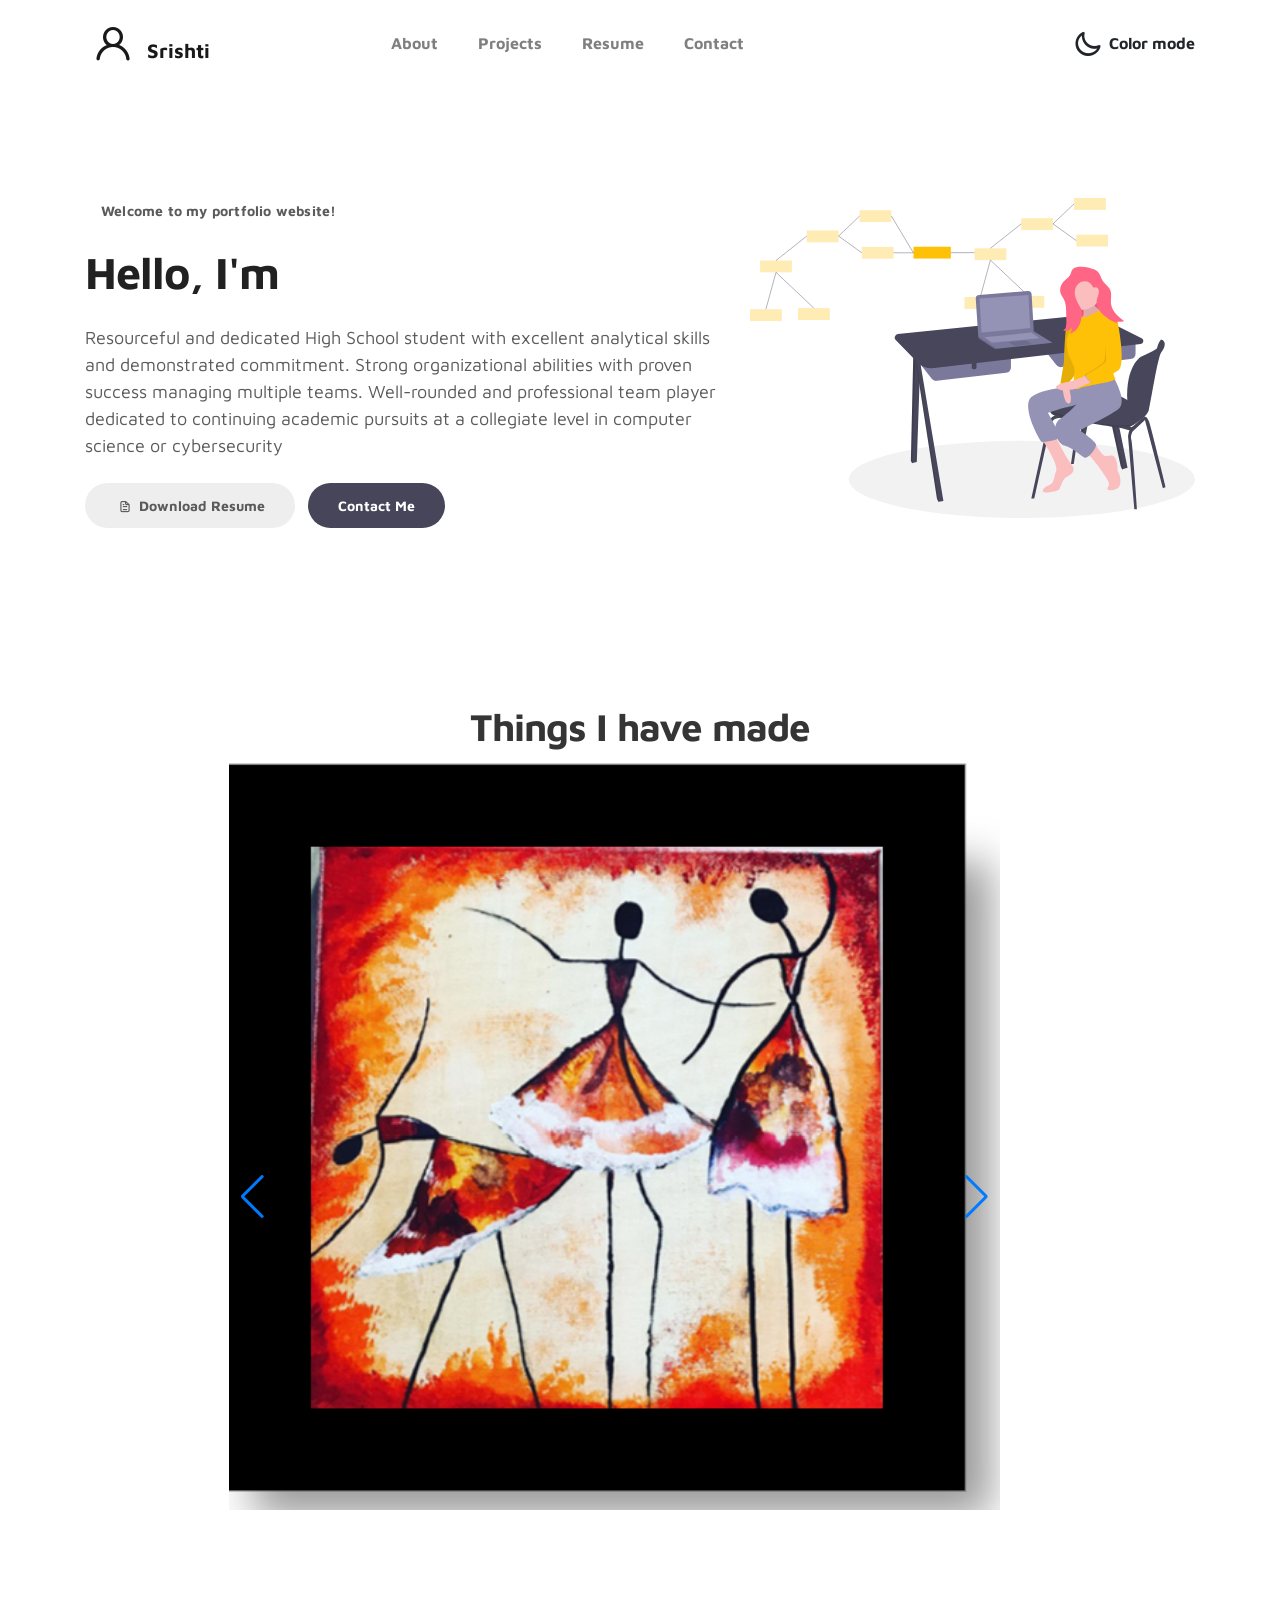
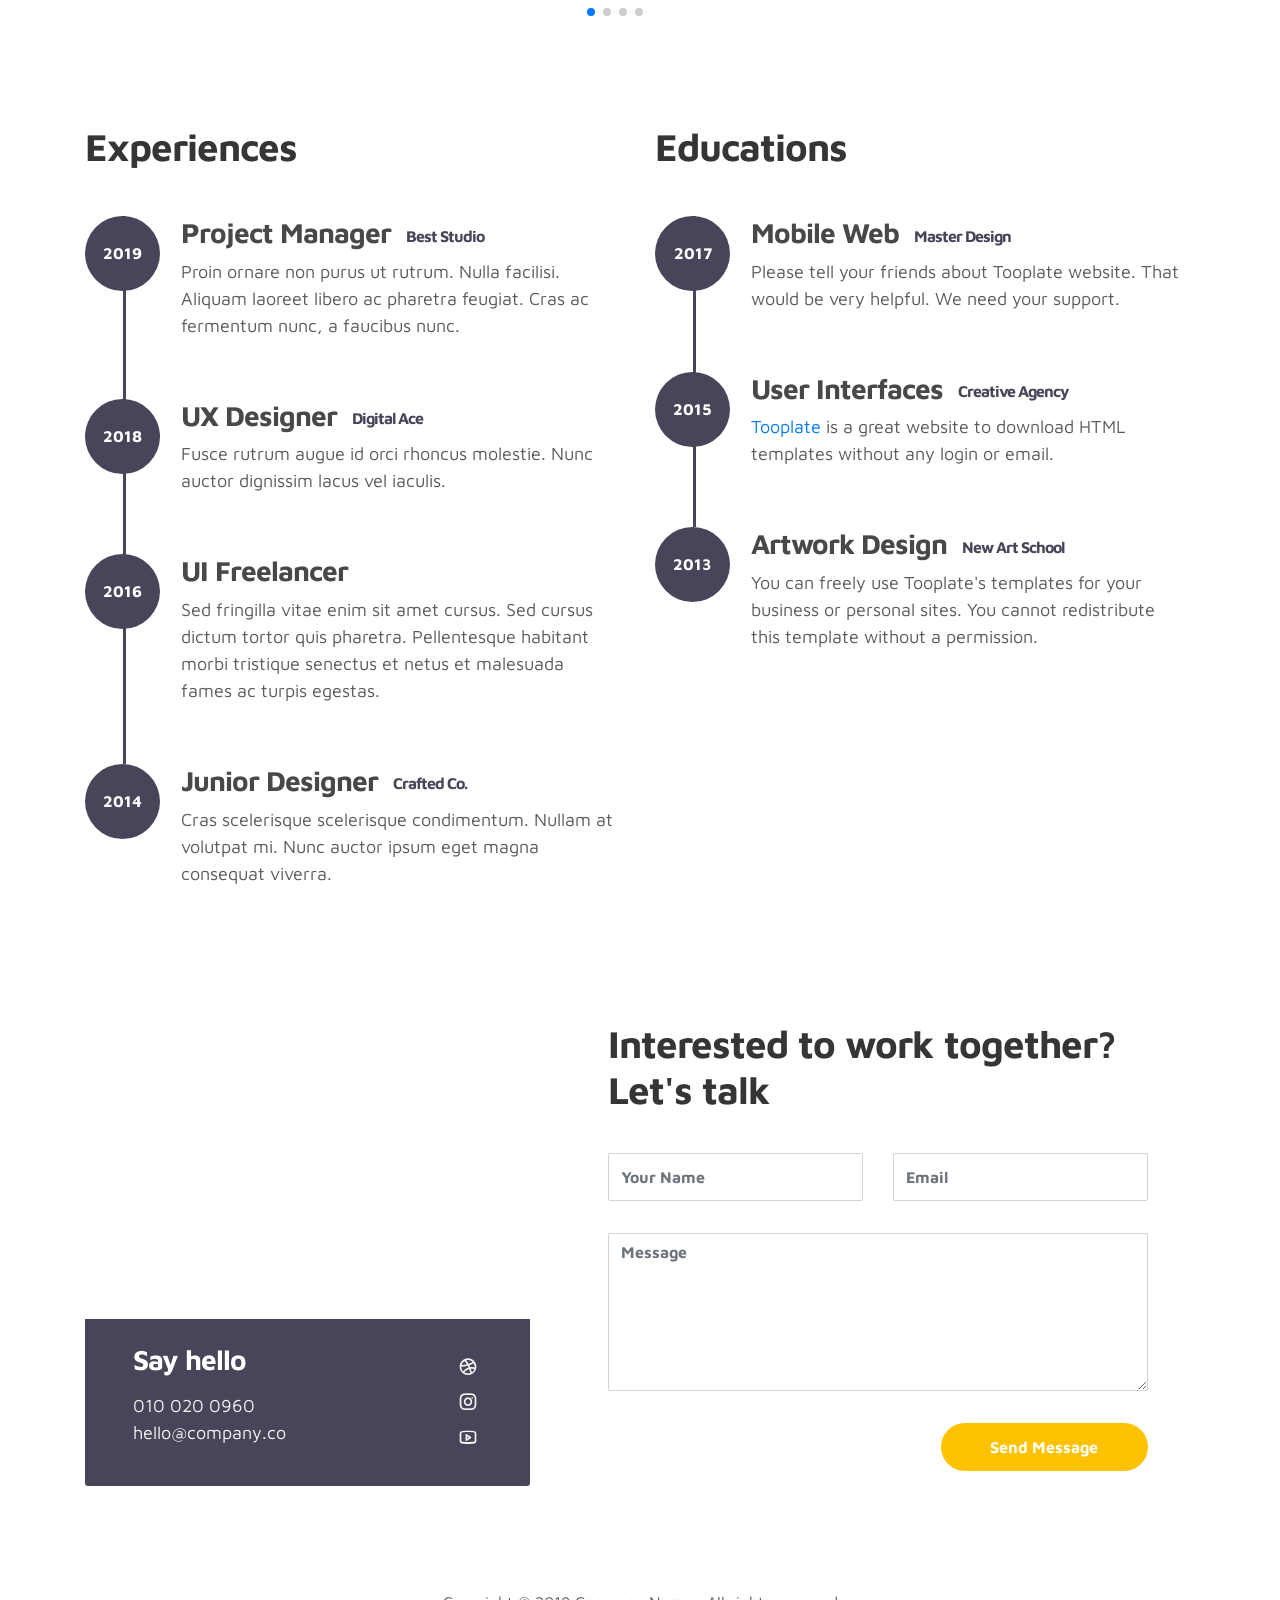
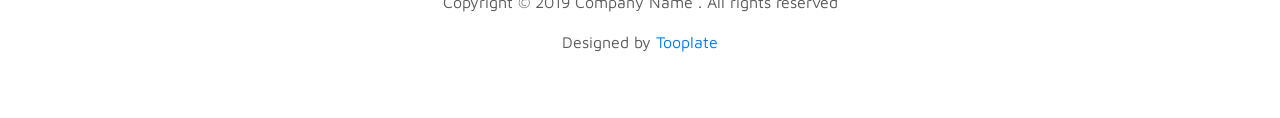
==== index.html @ d74587e8 "Add files via upload" ====
<!doctype html>
<html lang="en">
  <head>
    <meta charset="utf-8">
    <meta name="viewport" content="width=device-width, initial-scale=1, shrink-to-fit=no">
    <meta name="description" content="">
    <meta name="author" content="">

    <title>Srishti's Personal Website</title>

    <link rel="stylesheet" href="css/bootstrap.min.css">
    <link rel="stylesheet" href="css/unicons.css">
    <link rel="stylesheet" href="css/owl.carousel.min.css">
    <link rel="stylesheet" href="css/owl.theme.default.min.css">

    <!-- MAIN STYLE -->
    <link rel="stylesheet" href="css/tooplate-style.css">
    
    <link rel="stylesheet" href="https://cdn.jsdelivr.net/npm/swiper@8/swiper-bundle.min.css"/>
  </head>
  <body>

    <!-- MENU -->
    <nav class="navbar navbar-expand-sm navbar-light">
        <div class="container">
            <a class="navbar-brand" href="index.html"><i class='uil uil-user'></i> Srishti</a>

            <button class="navbar-toggler" type="button" data-toggle="collapse" data-target="#navbarNav" aria-controls="navbarNav" aria-expanded="false"
                aria-label="Toggle navigation">
                <span class="navbar-toggler-icon"></span>
                <span class="navbar-toggler-icon"></span>
                <span class="navbar-toggler-icon"></span>
            </button>

            <div class="collapse navbar-collapse" id="navbarNav">
                <ul class="navbar-nav mx-auto">
                    <li class="nav-item">
                        <a href="#about" class="nav-link"><span data-hover="About">About</span></a>
                    </li>
                    <li class="nav-item">
                        <a href="#project" class="nav-link"><span data-hover="Projects">Projects</span></a>
                    </li>
                    <li class="nav-item">
                        <a href="#resume" class="nav-link"><span data-hover="Resume">Resume</span></a>
                    </li>
                    <li class="nav-item">
                        <a href="#contact" class="nav-link"><span data-hover="Contact">Contact</span></a>
                    </li>
                </ul>

                <ul class="navbar-nav ml-lg-auto">
                    <div class="ml-lg-4">
                      <div class="color-mode d-lg-flex justify-content-center align-items-center">
                        <i class="color-mode-icon"></i>
                        Color mode
                      </div>
                    </div>
                </ul>
            </div>
        </div>
    </nav>

    <!-- ABOUT -->
    <section class="about full-screen d-lg-flex justify-content-center align-items-center" id="about">
        <div class="container">
            <div class="row">
                
                <div class="col-lg-7 col-md-12 col-12 d-flex align-items-center">
                    <div class="about-text">
                        <small class="small-text">Welcome to <span class="mobile-block">my portfolio website!</span></small>
                        <h1 class="animated animated-text">
                            <span class="mr-2">Hello, I'm</span>
                                <div class="animated-info">
                                    <span class="animated-item">Srishti Chowdhary</span>
                                    <span class="animated-item">High School Student</span>
                                </div>
                        </h1>

                        <p>Resourceful and dedicated High School student with excellent analytical skills and demonstrated commitment. Strong organizational abilities with proven success managing multiple teams. Well-rounded and professional team player dedicated to continuing academic pursuits at a collegiate level in computer science or cybersecurity</p>
                        
                        <div class="custom-btn-group mt-4">
                          <a href="https://docs.google.com/document/d/1R5-xM9wbMK7Y-4iPHpsR2D-22g0_ZT5_/edit?usp=sharing&ouid=107001174055240584535&rtpof=true&sd=true"target="_blank" rel="noopener noreferrer"class="btn mr-lg-2 custom-btn"><i class='uil uil-file-alt'></i> Download Resume</a>
                          <a href="#contact" class="btn custom-btn custom-btn-bg custom-btn-link">Contact Me</a>
                        </div>
                    </div>
                </div>

                <div class="col-lg-5 col-md-12 col-12">
                    <div class="about-image svg">
                        <img src="images/undraw/undraw_software_engineer_lvl5.svg" class="img-fluid" alt="svg image">
                    </div>
                </div>

            </div>
        </div>
    </section>

    <!-- PROJECTS -->
    <section class="project py-5" id="project">
        <div class="container">
                
                <div class="row">
                  <div class="col-lg-11 text-center mx-auto col-12">

                      <div class="col-lg-8 mx-auto">
                        <h2>Things I have made</h2>
                      </div>

                        <div class="item">
                              <div class="swiper">
                              <div class="swiper-wrapper">
                                <div class="swiper-slide"><img src="images/project/picture01.png" alt=""></div>
                                <div class="swiper-slide"><img src="images/project/picture02.png" alt=""></div>
                                <div class="swiper-slide"><img src="images/project/picture03.png" alt=""></div>
                                <div class="swiper-slide"><img src="images/project/picture04.png" alt=""></div>                                 
                              </div>
                              <div class="swiper-pagination"></div>

                              <div class="swiper-button-prev"></div>
                              <div class="swiper-button-next"></div>
                            </div>
                        </div>
                  
                      </div>

                  </div>
                </div>
        </div>
    </section>

    <!-- FEATURES -->
    <section class="resume py-5 d-lg-flex justify-content-center align-items-center" id="resume">
        <div class="container">
            <div class="row">

                <div class="col-lg-6 col-12">
                  <h2 class="mb-4">Experiences</h2>

                    <div class="timeline">
                        <div class="timeline-wrapper">
                             <div class="timeline-yr">
                                  <span>2019</span>
                             </div>
                             <div class="timeline-info">
                                  <h3><span>Project Manager</span><small>Best Studio</small></h3>
                                  <p>Proin ornare non purus ut rutrum. Nulla facilisi. Aliquam laoreet libero ac pharetra feugiat. Cras ac fermentum nunc, a faucibus nunc.</p>
                             </div>
                        </div>

                        <div class="timeline-wrapper">
                            <div class="timeline-yr">
                                <span>2018</span>
                            </div>
                            <div class="timeline-info">
                                <h3><span>UX Designer</span><small>Digital Ace</small></h3>
                                <p>Fusce rutrum augue id orci rhoncus molestie. Nunc auctor dignissim lacus vel iaculis.</p>
                            </div>
                        </div>

                        <div class="timeline-wrapper">
                            <div class="timeline-yr">
                                <span>2016</span>
                            </div>
                            <div class="timeline-info">
                                <h3><span>UI Freelancer</h3>
                                <p>Sed fringilla vitae enim sit amet cursus. Sed cursus dictum tortor quis pharetra. Pellentesque habitant morbi tristique senectus et netus et malesuada fames ac turpis egestas.</p>
                            </div>
                        </div>
                        
                        <div class="timeline-wrapper">
                            <div class="timeline-yr">
                                <span>2014</span>
                            </div>
                            <div class="timeline-info">
                                <h3><span>Junior Designer<small>Crafted Co.</small></h3>
                                <p>Cras scelerisque scelerisque condimentum. Nullam at volutpat mi. Nunc auctor ipsum eget magna consequat viverra.</p>
                            </div>
                        </div>

                    </div>
                </div>

                <div class="col-lg-6 col-12">
                  <h2 class="mb-4 mobile-mt-2">Educations</h2>

                    <div class="timeline">
                        <div class="timeline-wrapper">
                             <div class="timeline-yr">
                                  <span>2017</span>
                             </div>
                             <div class="timeline-info">
                                  <h3><span>Mobile Web</span><small>Master Design</small></h3>
                                  <p>Please tell your friends about Tooplate website. That would be very helpful. We need your support.</p>
                             </div>
                        </div>

                        <div class="timeline-wrapper">
                            <div class="timeline-yr">
                                <span>2015</span>
                            </div>
                            <div class="timeline-info">
                                <h3><span>User Interfaces</span><small>Creative Agency</small></h3>
                                <p><a rel="nofollow" href="https://www.facebook.com/tooplate">Tooplate</a> is a great website to download HTML templates without any login or email.</p>
                            </div>
                        </div>
                        
                        <div class="timeline-wrapper">
                            <div class="timeline-yr">
                                <span>2013</span>
                            </div>
                            <div class="timeline-info">
                                <h3><span>Artwork Design</span><small>New Art School</small></h3>
                                <p>You can freely use Tooplate's templates for your business or personal sites. You cannot redistribute this template without a permission.</p>
                            </div>
                        </div>

                    </div>
                </div>
                
            </div>
        </div>
    </section>

    <!-- CONTACT -->
    <section class="contact py-5" id="contact">
      <div class="container">
        <div class="row">
          
          <div class="col-lg-5 mr-lg-5 col-12">
            <div class="google-map w-100">
              <iframe src="https://www.google.com/maps/embed?pb=!1m18!1m12!1m3!1d12088.558402180099!2d-73.99373482142036!3d40.75895421922642!2m3!1f0!2f0!3f0!3m2!1i1024!2i768!4f13.1!3m3!1m2!1s0x89c25855b8fb3083%3A0xa0f9aef176042a5c!2sTheater+District%2C+New+York%2C+NY%2C+USA!5e0!3m2!1sen!2smm!4v1549875377188" width="400" height="300" frameborder="0" style="border:0" allowfullscreen></iframe>
            </div>

            <div class="contact-info d-flex justify-content-between align-items-center py-4 px-lg-5">
                <div class="contact-info-item">
                  <h3 class="mb-3 text-white">Say hello</h3>
                  <p class="footer-text mb-0">010 020 0960</p>
                  <p><a href="mailto:hello@company.co">hello@company.co</a></p>
                </div>

                <ul class="social-links">
                     <li><a href="#" class="uil uil-dribbble" data-toggle="tooltip" data-placement="left" title="Dribbble"></a></li>
                     <li><a href="#" class="uil uil-instagram" data-toggle="tooltip" data-placement="left" title="Instagram"></a></li>
                     <li><a href="#" class="uil uil-youtube" data-toggle="tooltip" data-placement="left" title="Youtube"></a></li>
                </ul>
            </div>
          </div>

          <div class="col-lg-6 col-12">
            <div class="contact-form">
              <h2 class="mb-4">Interested to work together? Let's talk</h2>

              <form action="contact-form.php" method="post">
                <div class="row">
                  <div class="col-lg-6 col-12">
                    <input type="text" class="form-control" name="name" placeholder="Your Name" id="name">
                  </div>

                  <div class="col-lg-6 col-12">
                    <input type="email" class="form-control" name="email" placeholder="Email" id="email">
                  </div>

                  <div class="col-12">
                    <textarea name="message" rows="6" class="form-control" id="message" placeholder="Message"></textarea>
                  </div>

                  <div class="ml-lg-auto col-lg-5 col-12">
                    <input type="submit" class="form-control submit-btn" value="Send Message">
                  </div>
                </div>
              </form>
            </div>
          </div>

        </div>
      </div>
    </section>

    <!-- FOOTER -->
     <footer class="footer py-5">
          <div class="container">
               <div class="row">

                    <div class="col-lg-12 col-12">                                
                        <p class="copyright-text text-center">Copyright &copy; 2019 Company Name . All rights reserved</p>
                        <p class="copyright-text text-center">Designed by <a rel="nofollow" href="https://www.facebook.com/tooplate">Tooplate</a></p>
                    </div>
                    
               </div>
          </div>
     </footer>

    <script src="js/jquery-3.3.1.min.js"></script>
    <script src="js/popper.min.js"></script>
    <script src="js/bootstrap.min.js"></script>
    <script src="js/Headroom.js"></script>
    <script src="js/jQuery.headroom.js"></script>
    <script src="js/owl.carousel.min.js"></script>
    <script src="js/smoothscroll.js"></script>
    <script src="js/custom.js"></script>
    <script src="https://cdn.jsdelivr.net/npm/swiper@8/swiper-bundle.min.js"></script>
    <script>
    const swiper = new Swiper('.swiper', {
      loop: true,

      pagination: {
        el: '.swiper-pagination',
        clickable: true,  
      },

      navigation: {
        nextEl: '.swiper-button-next',
        prevEl: '.swiper-button-prev',
      },
    });    
</script>
  </body>
</html>
---- css/unicons.css ----
@font-face {
  font-family: 'unicons';
  src: url('../font/unicons.eot?42479262');
  src: url('../font/unicons.eot?42479262#iefix') format('embedded-opentype'),
       url('../font/unicons.woff2?42479262') format('woff2'),
       url('../font/unicons.woff?42479262') format('woff'),
       url('../font/unicons.ttf?42479262') format('truetype'),
       url('../font/unicons.svg?42479262#unicons') format('svg');
  font-weight: normal;
  font-style: normal;
}
/* Chrome hack: SVG is rendered more smooth in Windozze. 100% magic, uncomment if you need it. */
/* Note, that will break hinting! In other OS-es font will be not as sharp as it could be */
/*
@media screen and (-webkit-min-device-pixel-ratio:0) {
  @font-face {
    font-family: 'unicons';
    src: url('../font/unicons.svg?42479262#unicons') format('svg');
  }
}
*/
 
 [class^="uil-"]:before, [class*=" uil-"]:before {
  font-family: "unicons";
  font-style: normal;
  font-weight: normal;
  speak: none;
 
  display: inline-block;
  text-decoration: inherit;
  width: 1em;
  margin-right: .2em;
  text-align: center;
  /* opacity: .8; */
 
  /* For safety - reset parent styles, that can break glyph codes*/
  font-variant: normal;
  text-transform: none;
 
  /* fix buttons height, for twitter bootstrap */
  line-height: 1em;
 
  /* Animation center compensation - margins should be symmetric */
  /* remove if not needed */
  margin-left: .2em;
 
  /* you can be more comfortable with increased icons size */
  /* font-size: 120%; */
 
  /* Font smoothing. That was taken from TWBS */
  -webkit-font-smoothing: antialiased;
  -moz-osx-font-smoothing: grayscale;
 
  /* Uncomment for 3D effect */
  /* text-shadow: 1px 1px 1px rgba(127, 127, 127, 0.3); */
}
 
.uil-abacus:before { content: '\e800'; } /* '' */
.uil-accessible-icon-alt:before { content: '\e801'; } /* '' */
.uil-adjust-alt:before { content: '\e802'; } /* '' */
.uil-adjust-circle:before { content: '\e803'; } /* '' */
.uil-adjust-half:before { content: '\e804'; } /* '' */
.uil-adjust:before { content: '\e805'; } /* '' */
.uil-airplay:before { content: '\e806'; } /* '' */
.uil-align-alt:before { content: '\e807'; } /* '' */
.uil-align-center-alt:before { content: '\e808'; } /* '' */
.uil-align-center-h:before { content: '\e809'; } /* '' */
.uil-align-center-justify:before { content: '\e80a'; } /* '' */
.uil-align-center-v:before { content: '\e80b'; } /* '' */
.uil-align-center:before { content: '\e80c'; } /* '' */
.uil-align-justify:before { content: '\e80d'; } /* '' */
.uil-align-left-justify:before { content: '\e80e'; } /* '' */
.uil-align-left:before { content: '\e80f'; } /* '' */
.uil-align-letter-right:before { content: '\e810'; } /* '' */
.uil-align-right-justify:before { content: '\e811'; } /* '' */
.uil-align-right:before { content: '\e812'; } /* '' */
.uil-align:before { content: '\e813'; } /* '' */
.uil-ambulance:before { content: '\e814'; } /* '' */
.uil-analysis:before { content: '\e815'; } /* '' */
.uil-analytics:before { content: '\e816'; } /* '' */
.uil-anchor:before { content: '\e817'; } /* '' */
.uil-android-phone-slash:before { content: '\e818'; } /* '' */
.uil-angle-double-down:before { content: '\e819'; } /* '' */
.uil-angle-double-left:before { content: '\e81a'; } /* '' */
.uil-angle-double-right:before { content: '\e81b'; } /* '' */
.uil-angle-double-up:before { content: '\e81c'; } /* '' */
.uil-angle-down:before { content: '\e81d'; } /* '' */
.uil-angle-left:before { content: '\e81e'; } /* '' */
.uil-angle-right-b:before { content: '\e81f'; } /* '' */
.uil-angle-right:before { content: '\e820'; } /* '' */
.uil-angle-up:before { content: '\e821'; } /* '' */
.uil-annoyed-alt:before { content: '\e822'; } /* '' */
.uil-annoyed:before { content: '\e823'; } /* '' */
.uil-apps:before { content: '\e824'; } /* '' */
.uil-archive-alt:before { content: '\e825'; } /* '' */
.uil-archive:before { content: '\e826'; } /* '' */
.uil-arrow-break:before { content: '\e827'; } /* '' */
.uil-arrow-circle-down:before { content: '\e828'; } /* '' */
.uil-arrow-circle-left:before { content: '\e829'; } /* '' */
.uil-arrow-circle-right:before { content: '\e82a'; } /* '' */
.uil-arrow-circle-up:before { content: '\e82b'; } /* '' */
.uil-arrow-compress-h:before { content: '\e82c'; } /* '' */
.uil-arrow-down-left:before { content: '\e82d'; } /* '' */
.uil-arrow-down-right:before { content: '\e82e'; } /* '' */
.uil-arrow-down:before { content: '\e82f'; } /* '' */
.uil-arrow-from-right:before { content: '\e830'; } /* '' */
.uil-arrow-from-top:before { content: '\e831'; } /* '' */
.uil-arrow-growth:before { content: '\e832'; } /* '' */
.uil-arrow-left:before { content: '\e833'; } /* '' */
.uil-arrow-random:before { content: '\e834'; } /* '' */
.uil-arrow-resize-diagonal:before { content: '\e835'; } /* '' */
.uil-arrow-right:before { content: '\e836'; } /* '' */
.uil-arrow-to-bottom:before { content: '\e837'; } /* '' */
.uil-arrow-to-right:before { content: '\e838'; } /* '' */
.uil-arrow-up-left:before { content: '\e839'; } /* '' */
.uil-arrow-up-right:before { content: '\e83a'; } /* '' */
.uil-arrow-up:before { content: '\e83b'; } /* '' */
.uil-arrows-h-alt:before { content: '\e83c'; } /* '' */
.uil-arrows-h:before { content: '\e83d'; } /* '' */
.uil-arrows-left-down:before { content: '\e83e'; } /* '' */
.uil-arrows-maximize:before { content: '\e83f'; } /* '' */
.uil-arrows-merge:before { content: '\e840'; } /* '' */
.uil-arrows-resize-h:before { content: '\e841'; } /* '' */
.uil-arrows-resize-v:before { content: '\e842'; } /* '' */
.uil-arrows-resize:before { content: '\e843'; } /* '' */
.uil-arrows-right-down:before { content: '\e844'; } /* '' */
.uil-arrows-shrink-h:before { content: '\e845'; } /* '' */
.uil-arrows-shrink-v:before { content: '\e846'; } /* '' */
.uil-arrows-up-right:before { content: '\e847'; } /* '' */
.uil-arrows-v-alt:before { content: '\e848'; } /* '' */
.uil-arrows-v:before { content: '\e849'; } /* '' */
.uil-at:before { content: '\e84a'; } /* '' */
.uil-atm-card:before { content: '\e84b'; } /* '' */
.uil-atom:before { content: '\e84c'; } /* '' */
.uil-auto-flash:before { content: '\e84d'; } /* '' */
.uil-award-alt:before { content: '\e84e'; } /* '' */
.uil-award:before { content: '\e84f'; } /* '' */
.uil-baby-carriage:before { content: '\e850'; } /* '' */
.uil-backpack:before { content: '\e851'; } /* '' */
.uil-backspace:before { content: '\e852'; } /* '' */
.uil-backward:before { content: '\e853'; } /* '' */
.uil-bag-alt:before { content: '\e854'; } /* '' */
.uil-bag-slash:before { content: '\e855'; } /* '' */
.uil-bag:before { content: '\e856'; } /* '' */
.uil-ball:before { content: '\e857'; } /* '' */
.uil-ban:before { content: '\e858'; } /* '' */
.uil-bars:before { content: '\e859'; } /* '' */
.uil-basketball-hoop:before { content: '\e85a'; } /* '' */
.uil-basketball:before { content: '\e85b'; } /* '' */
.uil-battery-bolt:before { content: '\e85c'; } /* '' */
.uil-battery-empty:before { content: '\e85d'; } /* '' */
.uil-bed-double:before { content: '\e85e'; } /* '' */
.uil-bed:before { content: '\e85f'; } /* '' */
.uil-bell-school:before { content: '\e860'; } /* '' */
.uil-bell-slash:before { content: '\e861'; } /* '' */
.uil-bill:before { content: '\e862'; } /* '' */
.uil-bitcoin-circle:before { content: '\e863'; } /* '' */
.uil-bitcoin:before { content: '\e864'; } /* '' */
.uil-bluetooth-b:before { content: '\e865'; } /* '' */
.uil-bolt-alt:before { content: '\e866'; } /* '' */
.uil-bolt-slash:before { content: '\e867'; } /* '' */
.uil-bolt:before { content: '\e868'; } /* '' */
.uil-book-alt:before { content: '\e869'; } /* '' */
.uil-book-medical:before { content: '\e86a'; } /* '' */
.uil-book-open:before { content: '\e86b'; } /* '' */
.uil-book-reader:before { content: '\e86c'; } /* '' */
.uil-book:before { content: '\e86d'; } /* '' */
.uil-bookmark-full:before { content: '\e86e'; } /* '' */
.uil-bookmark:before { content: '\e86f'; } /* '' */
.uil-books:before { content: '\e870'; } /* '' */
.uil-boombox:before { content: '\e871'; } /* '' */
.uil-border-alt:before { content: '\e872'; } /* '' */
.uil-border-bottom:before { content: '\e873'; } /* '' */
.uil-border-clear:before { content: '\e874'; } /* '' */
.uil-border-horizontal:before { content: '\e875'; } /* '' */
.uil-border-inner:before { content: '\e876'; } /* '' */
.uil-border-left:before { content: '\e877'; } /* '' */
.uil-border-out:before { content: '\e878'; } /* '' */
.uil-border-right:before { content: '\e879'; } /* '' */
.uil-border-top:before { content: '\e87a'; } /* '' */
.uil-border-vertical:before { content: '\e87b'; } /* '' */
.uil-box:before { content: '\e87c'; } /* '' */
.uil-briefcase-alt:before { content: '\e87d'; } /* '' */
.uil-briefcase:before { content: '\e87e'; } /* '' */
.uil-bright:before { content: '\e87f'; } /* '' */
.uil-brightness-empty:before { content: '\e880'; } /* '' */
.uil-brightness-half:before { content: '\e881'; } /* '' */
.uil-brightness-low:before { content: '\e882'; } /* '' */
.uil-brightness-minus:before { content: '\e883'; } /* '' */
.uil-brightness-plus:before { content: '\e884'; } /* '' */
.uil-brightness:before { content: '\e885'; } /* '' */
.uil-bring-bottom:before { content: '\e886'; } /* '' */
.uil-bring-front:before { content: '\e887'; } /* '' */
.uil-brush-alt:before { content: '\e888'; } /* '' */
.uil-bug:before { content: '\e889'; } /* '' */
.uil-building:before { content: '\e88a'; } /* '' */
.uil-bullseye:before { content: '\e88b'; } /* '' */
.uil-bus-alt:before { content: '\e88c'; } /* '' */
.uil-bus-school:before { content: '\e88d'; } /* '' */
.uil-bus:before { content: '\e88e'; } /* '' */
.uil-calcualtor:before { content: '\e88f'; } /* '' */
.uil-calculator-alt:before { content: '\e890'; } /* '' */
.uil-calendar-alt:before { content: '\e891'; } /* '' */
.uil-calendar-slash:before { content: '\e892'; } /* '' */
.uil-calender:before { content: '\e893'; } /* '' */
.uil-calling:before { content: '\e894'; } /* '' */
.uil-camera-plus:before { content: '\e895'; } /* '' */
.uil-camera-slash:before { content: '\e896'; } /* '' */
.uil-camera:before { content: '\e897'; } /* '' */
.uil-cancel:before { content: '\e898'; } /* '' */
.uil-capsule:before { content: '\e899'; } /* '' */
.uil-capture:before { content: '\e89a'; } /* '' */
.uil-car-sideview:before { content: '\e89b'; } /* '' */
.uil-car-slash:before { content: '\e89c'; } /* '' */
.uil-car-wash:before { content: '\e89d'; } /* '' */
.uil-car:before { content: '\e89e'; } /* '' */
.uil-card-atm:before { content: '\e89f'; } /* '' */
.uil-caret-right:before { content: '\e8a0'; } /* '' */
.uil-cart:before { content: '\e8a1'; } /* '' */
.uil-cell:before { content: '\e8a2'; } /* '' */
.uil-celsius:before { content: '\e8a3'; } /* '' */
.uil-chart-bar-alt:before { content: '\e8a4'; } /* '' */
.uil-chart-bar:before { content: '\e8a5'; } /* '' */
.uil-chart-down:before { content: '\e8a6'; } /* '' */
.uil-chart-growth-alt:before { content: '\e8a7'; } /* '' */
.uil-chart-growth:before { content: '\e8a8'; } /* '' */
.uil-chart-line:before { content: '\e8a9'; } /* '' */
.uil-chart-pie-alt:before { content: '\e8aa'; } /* '' */
.uil-chart-pie:before { content: '\e8ab'; } /* '' */
.uil-chart:before { content: '\e8ac'; } /* '' */
.uil-chat-bubble-user:before { content: '\e8ad'; } /* '' */
.uil-chat-info:before { content: '\e8ae'; } /* '' */
.uil-chat:before { content: '\e8af'; } /* '' */
.uil-check-circle:before { content: '\e8b0'; } /* '' */
.uil-check-square:before { content: '\e8b1'; } /* '' */
.uil-check:before { content: '\e8b2'; } /* '' */
.uil-circle-layer:before { content: '\e8b3'; } /* '' */
.uil-circle:before { content: '\e8b4'; } /* '' */
.uil-circuit:before { content: '\e8b5'; } /* '' */
.uil-clapper-board:before { content: '\e8b6'; } /* '' */
.uil-clipboard-alt:before { content: '\e8b7'; } /* '' */
.uil-clipboard-blank:before { content: '\e8b8'; } /* '' */
.uil-clipboard-notes:before { content: '\e8b9'; } /* '' */
.uil-clipboard:before { content: '\e8ba'; } /* '' */
.uil-clock-eight:before { content: '\e8bb'; } /* '' */
.uil-clock-five:before { content: '\e8bc'; } /* '' */
.uil-clock-nine:before { content: '\e8bd'; } /* '' */
.uil-clock-seven:before { content: '\e8be'; } /* '' */
.uil-clock-ten:before { content: '\e8bf'; } /* '' */
.uil-clock-three:before { content: '\e8c0'; } /* '' */
.uil-clock-two:before { content: '\e8c1'; } /* '' */
.uil-clock:before { content: '\e8c2'; } /* '' */
.uil-closed-captioning:before { content: '\e8c3'; } /* '' */
.uil-cloud-block:before { content: '\e8c4'; } /* '' */
.uil-cloud-bookmark:before { content: '\e8c5'; } /* '' */
.uil-cloud-check:before { content: '\e8c6'; } /* '' */
.uil-cloud-computing:before { content: '\e8c7'; } /* '' */
.uil-cloud-data-connection:before { content: '\e8c8'; } /* '' */
.uil-cloud-database-tree:before { content: '\e8c9'; } /* '' */
.uil-cloud-download:before { content: '\e8ca'; } /* '' */
.uil-cloud-drizzle:before { content: '\e8cb'; } /* '' */
.uil-cloud-exclamation:before { content: '\e8cc'; } /* '' */
.uil-cloud-hail:before { content: '\e8cd'; } /* '' */
.uil-cloud-heart:before { content: '\e8ce'; } /* '' */
.uil-cloud-info:before { content: '\e8cf'; } /* '' */
.uil-cloud-lock:before { content: '\e8d0'; } /* '' */
.uil-cloud-meatball:before { content: '\e8d1'; } /* '' */
.uil-cloud-moon-hail:before { content: '\e8d2'; } /* '' */
.uil-cloud-moon-meatball:before { content: '\e8d3'; } /* '' */
.uil-cloud-moon-rain:before { content: '\e8d4'; } /* '' */
.uil-cloud-moon-showers:before { content: '\e8d5'; } /* '' */
.uil-cloud-moon:before { content: '\e8d6'; } /* '' */
.uil-cloud-question:before { content: '\e8d7'; } /* '' */
.uil-cloud-rain-sun:before { content: '\e8d8'; } /* '' */
.uil-cloud-rain:before { content: '\e8d9'; } /* '' */
.uil-cloud-redo:before { content: '\e8da'; } /* '' */
.uil-cloud-set:before { content: '\e8db'; } /* '' */
.uil-cloud-share:before { content: '\e8dc'; } /* '' */
.uil-cloud-shield:before { content: '\e8dd'; } /* '' */
.uil-cloud-showers-alt:before { content: '\e8de'; } /* '' */
.uil-cloud-showers-heavy:before { content: '\e8df'; } /* '' */
.uil-cloud-showers:before { content: '\e8e0'; } /* '' */
.uil-cloud-slash:before { content: '\e8e1'; } /* '' */
.uil-cloud-sun-hail:before { content: '\e8e2'; } /* '' */
.uil-cloud-sun-meatball:before { content: '\e8e3'; } /* '' */
.uil-cloud-sun-rain-alt:before { content: '\e8e4'; } /* '' */
.uil-cloud-sun-rain:before { content: '\e8e5'; } /* '' */
.uil-cloud-sun-tear:before { content: '\e8e6'; } /* '' */
.uil-cloud-sun:before { content: '\e8e7'; } /* '' */
.uil-cloud-times:before { content: '\e8e8'; } /* '' */
.uil-cloud-unlock:before { content: '\e8e9'; } /* '' */
.uil-cloud-upload:before { content: '\e8ea'; } /* '' */
.uil-cloud-wifi:before { content: '\e8eb'; } /* '' */
.uil-cloud-wind:before { content: '\e8ec'; } /* '' */
.uil-cloud:before { content: '\e8ed'; } /* '' */
.uil-clouds:before { content: '\e8ee'; } /* '' */
.uil-club:before { content: '\e8ef'; } /* '' */
.uil-code:before { content: '\e8f0'; } /* '' */
.uil-coffee:before { content: '\e8f1'; } /* '' */
.uil-cog:before { content: '\e8f2'; } /* '' */
.uil-coins:before { content: '\e8f3'; } /* '' */
.uil-columns:before { content: '\e8f4'; } /* '' */
.uil-comment-alt-block:before { content: '\e8f5'; } /* '' */
.uil-comment-alt-chart-lines:before { content: '\e8f6'; } /* '' */
.uil-comment-alt-check:before { content: '\e8f7'; } /* '' */
.uil-comment-alt-dots:before { content: '\e8f8'; } /* '' */
.uil-comment-alt-download:before { content: '\e8f9'; } /* '' */
.uil-comment-alt-edit:before { content: '\e8fa'; } /* '' */
.uil-comment-alt-exclamation:before { content: '\e8fb'; } /* '' */
.uil-comment-alt-heart:before { content: '\e8fc'; } /* '' */
.uil-comment-alt-image:before { content: '\e8fd'; } /* '' */
.uil-comment-alt-info:before { content: '\e8fe'; } /* '' */
.uil-comment-alt-lines:before { content: '\e8ff'; } /* '' */
.uil-comment-alt-lock:before { content: '\e900'; } /* '' */
.uil-comment-alt-medical:before { content: '\e901'; } /* '' */
.uil-comment-alt-message:before { content: '\e902'; } /* '' */
.uil-comment-alt-notes:before { content: '\e903'; } /* '' */
.uil-comment-alt-plus:before { content: '\e904'; } /* '' */
.uil-comment-alt-question:before { content: '\e905'; } /* '' */
.uil-comment-alt-redo:before { content: '\e906'; } /* '' */
.uil-comment-alt-search:before { content: '\e907'; } /* '' */
.uil-comment-alt-share:before { content: '\e908'; } /* '' */
.uil-comment-alt-shield:before { content: '\e909'; } /* '' */
.uil-comment-alt-upload:before { content: '\e90a'; } /* '' */
.uil-comment-alt-verify:before { content: '\e90b'; } /* '' */
.uil-comment-alt:before { content: '\e90c'; } /* '' */
.uil-comment-block:before { content: '\e90d'; } /* '' */
.uil-comment-chart-line:before { content: '\e90e'; } /* '' */
.uil-comment-check:before { content: '\e90f'; } /* '' */
.uil-comment-dots:before { content: '\e910'; } /* '' */
.uil-comment-download:before { content: '\e911'; } /* '' */
.uil-comment-edit:before { content: '\e912'; } /* '' */
.uil-comment-exclamation:before { content: '\e913'; } /* '' */
.uil-comment-heart:before { content: '\e914'; } /* '' */
.uil-comment-image:before { content: '\e915'; } /* '' */
.uil-comment-info-alt:before { content: '\e916'; } /* '' */
.uil-comment-info:before { content: '\e917'; } /* '' */
.uil-comment-lines:before { content: '\e918'; } /* '' */
.uil-comment-lock:before { content: '\e919'; } /* '' */
.uil-comment-medical:before { content: '\e91a'; } /* '' */
.uil-comment-message:before { content: '\e91b'; } /* '' */
.uil-comment-notes:before { content: '\e91c'; } /* '' */
.uil-comment-plus:before { content: '\e91d'; } /* '' */
.uil-comment-question:before { content: '\e91e'; } /* '' */
.uil-comment-redo:before { content: '\e91f'; } /* '' */
.uil-comment-search:before { content: '\e920'; } /* '' */
.uil-comment-share:before { content: '\e921'; } /* '' */
.uil-comment-shield:before { content: '\e922'; } /* '' */
.uil-comment-slash:before { content: '\e923'; } /* '' */
.uil-comment-upload:before { content: '\e924'; } /* '' */
.uil-comment-verify:before { content: '\e925'; } /* '' */
.uil-comment:before { content: '\e926'; } /* '' */
.uil-comments-alt:before { content: '\e927'; } /* '' */
.uil-comments:before { content: '\e928'; } /* '' */
.uil-commnet-alt-slash:before { content: '\e929'; } /* '' */
.uil-compact-disc:before { content: '\e92a'; } /* '' */
.uil-compass:before { content: '\e92b'; } /* '' */
.uil-compress-alt-left:before { content: '\e92c'; } /* '' */
.uil-compress-alt:before { content: '\e92d'; } /* '' */
.uil-compress-arrows:before { content: '\e92e'; } /* '' */
.uil-compress-lines:before { content: '\e92f'; } /* '' */
.uil-compress-point:before { content: '\e930'; } /* '' */
.uil-compress-v:before { content: '\e931'; } /* '' */
.uil-compress:before { content: '\e932'; } /* '' */
.uil-computer-mouse:before { content: '\e933'; } /* '' */
.uil-confused:before { content: '\e934'; } /* '' */
.uil-constructor:before { content: '\e935'; } /* '' */
.uil-copy-alt:before { content: '\e936'; } /* '' */
.uil-copy-landscape:before { content: '\e937'; } /* '' */
.uil-copy:before { content: '\e938'; } /* '' */
.uil-copyright:before { content: '\e939'; } /* '' */
.uil-corner-down-left:before { content: '\e93a'; } /* '' */
.uil-corner-down-right-alt:before { content: '\e93b'; } /* '' */
.uil-corner-down-right:before { content: '\e93c'; } /* '' */
.uil-corner-left-down:before { content: '\e93d'; } /* '' */
.uil-corner-right-down:before { content: '\e93e'; } /* '' */
.uil-corner-up-left-alt:before { content: '\e93f'; } /* '' */
.uil-corner-up-left:before { content: '\e940'; } /* '' */
.uil-corner-up-right-alt:before { content: '\e941'; } /* '' */
.uil-corner-up-right:before { content: '\e942'; } /* '' */
.uil-creative-commons-pd-alt:before { content: '\e943'; } /* '' */
.uil-creative-commons-pd:before { content: '\e944'; } /* '' */
.uil-crockery:before { content: '\e945'; } /* '' */
.uil-crop-alt-rotate-left:before { content: '\e946'; } /* '' */
.uil-crop-alt-rotate-right:before { content: '\e947'; } /* '' */
.uil-crop-alt:before { content: '\e948'; } /* '' */
.uil-crosshair-alt:before { content: '\e949'; } /* '' */
.uil-crosshair:before { content: '\e94a'; } /* '' */
.uil-crosshairs:before { content: '\e94b'; } /* '' */
.uil-cube:before { content: '\e94c'; } /* '' */
.uil-data-sharing:before { content: '\e94d'; } /* '' */
.uil-database-alt:before { content: '\e94e'; } /* '' */
.uil-database:before { content: '\e94f'; } /* '' */
.uil-desert:before { content: '\e950'; } /* '' */
.uil-desktop-alt-slash:before { content: '\e951'; } /* '' */
.uil-desktop-alt:before { content: '\e952'; } /* '' */
.uil-desktop-cloud-alt:before { content: '\e953'; } /* '' */
.uil-desktop-slash:before { content: '\e954'; } /* '' */
.uil-desktop:before { content: '\e955'; } /* '' */
.uil-dialpad-alt:before { content: '\e956'; } /* '' */
.uil-dialpad:before { content: '\e957'; } /* '' */
.uil-diamond:before { content: '\e958'; } /* '' */
.uil-diary-alt:before { content: '\e959'; } /* '' */
.uil-diary:before { content: '\e95a'; } /* '' */
.uil-dice-five:before { content: '\e95b'; } /* '' */
.uil-dice-four:before { content: '\e95c'; } /* '' */
.uil-dice-one:before { content: '\e95d'; } /* '' */
.uil-dice-six:before { content: '\e95e'; } /* '' */
.uil-dice-three:before { content: '\e95f'; } /* '' */
.uil-dice-two:before { content: '\e960'; } /* '' */
.uil-direction:before { content: '\e961'; } /* '' */
.uil-directions:before { content: '\e962'; } /* '' */
.uil-dizzy-meh:before { content: '\e963'; } /* '' */
.uil-dna:before { content: '\e964'; } /* '' */
.uil-document-layout-center:before { content: '\e965'; } /* '' */
.uil-document-layout-left:before { content: '\e966'; } /* '' */
.uil-document-layout-right:before { content: '\e967'; } /* '' */
.uil-document:before { content: '\e968'; } /* '' */
.uil-dollar-alt:before { content: '\e969'; } /* '' */
.uil-dollar-sign-alt:before { content: '\e96a'; } /* '' */
.uil-dollar-sign:before { content: '\e96b'; } /* '' */
.uil-down-arrow:before { content: '\e96c'; } /* '' */
.uil-download-alt:before { content: '\e96d'; } /* '' */
.uil-dribbble:before { content: '\e96e'; } /* '' */
.uil-drill:before { content: '\e96f'; } /* '' */
.uil-dropbox:before { content: '\e970'; } /* '' */
.uil-dumbbell:before { content: '\e971'; } /* '' */
.uil-edit-alt:before { content: '\e972'; } /* '' */
.uil-edit:before { content: '\e973'; } /* '' */
.uil-ellipsis-h:before { content: '\e974'; } /* '' */
.uil-ellipsis-v:before { content: '\e975'; } /* '' */
.uil-emoji:before { content: '\e976'; } /* '' */
.uil-enter:before { content: '\e977'; } /* '' */
.uil-entry:before { content: '\e978'; } /* '' */
.uil-envelope-add:before { content: '\e979'; } /* '' */
.uil-envelope-alt:before { content: '\e97a'; } /* '' */
.uil-envelope-block:before { content: '\e97b'; } /* '' */
.uil-envelope-bookmark:before { content: '\e97c'; } /* '' */
.uil-envelope-check:before { content: '\e97d'; } /* '' */
.uil-envelope-download-alt:before { content: '\e97e'; } /* '' */
.uil-envelope-download:before { content: '\e97f'; } /* '' */
.uil-envelope-edit:before { content: '\e980'; } /* '' */
.uil-envelope-exclamation:before { content: '\e981'; } /* '' */
.uil-envelope-heart:before { content: '\e982'; } /* '' */
.uil-envelope-info:before { content: '\e983'; } /* '' */
.uil-envelope-lock:before { content: '\e984'; } /* '' */
.uil-envelope-minus:before { content: '\e985'; } /* '' */
.uil-envelope-open:before { content: '\e986'; } /* '' */
.uil-envelope-question:before { content: '\e987'; } /* '' */
.uil-envelope-receive:before { content: '\e988'; } /* '' */
.uil-envelope-redo:before { content: '\e989'; } /* '' */
.uil-envelope-search:before { content: '\e98a'; } /* '' */
.uil-envelope-send:before { content: '\e98b'; } /* '' */
.uil-envelope-share:before { content: '\e98c'; } /* '' */
.uil-envelope-shield:before { content: '\e98d'; } /* '' */
.uil-envelope-star:before { content: '\e98e'; } /* '' */
.uil-envelope-times:before { content: '\e98f'; } /* '' */
.uil-envelope-upload-alt:before { content: '\e990'; } /* '' */
.uil-envelope-upload:before { content: '\e991'; } /* '' */
.uil-envelope:before { content: '\e992'; } /* '' */
.uil-envelopes:before { content: '\e993'; } /* '' */
.uil-equal-circle:before { content: '\e994'; } /* '' */
.uil-euro-circle:before { content: '\e995'; } /* '' */
.uil-euro:before { content: '\e996'; } /* '' */
.uil-exchange-alt:before { content: '\e997'; } /* '' */
.uil-exchange:before { content: '\e998'; } /* '' */
.uil-exclamation-circle:before { content: '\e999'; } /* '' */
.uil-exclamation-octagon:before { content: '\e99a'; } /* '' */
.uil-exclamation-triangle:before { content: '\e99b'; } /* '' */
.uil-exclude:before { content: '\e99c'; } /* '' */
.uil-exit:before { content: '\e99d'; } /* '' */
.uil-expand-alt:before { content: '\e99e'; } /* '' */
.uil-expand-arrows-alt:before { content: '\e99f'; } /* '' */
.uil-expand-arrows:before { content: '\e9a0'; } /* '' */
.uil-expand-from-corner:before { content: '\e9a1'; } /* '' */
.uil-expand-left:before { content: '\e9a2'; } /* '' */
.uil-export:before { content: '\e9a3'; } /* '' */
.uil-exposure-alt:before { content: '\e9a4'; } /* '' */
.uil-exposure-increase:before { content: '\e9a5'; } /* '' */
.uil-external-link-alt:before { content: '\e9a6'; } /* '' */
.uil-eye-slash:before { content: '\e9a7'; } /* '' */
.uil-eye:before { content: '\e9a8'; } /* '' */
.uil-facebook:before { content: '\e9a9'; } /* '' */
.uil-fahrenheit:before { content: '\e9aa'; } /* '' */
.uil-fast-mail-alt:before { content: '\e9ab'; } /* '' */
.uil-fast-mail:before { content: '\e9ac'; } /* '' */
.uil-favorite:before { content: '\e9ad'; } /* '' */
.uil-feedback:before { content: '\e9ae'; } /* '' */
.uil-file-alt:before { content: '\e9af'; } /* '' */
.uil-file-blank:before { content: '\e9b0'; } /* '' */
.uil-file-block-alt:before { content: '\e9b1'; } /* '' */
.uil-file-bookmark-alt:before { content: '\e9b2'; } /* '' */
.uil-file-check-alt:before { content: '\e9b3'; } /* '' */
.uil-file-check:before { content: '\e9b4'; } /* '' */
.uil-file-contract-dollar:before { content: '\e9b5'; } /* '' */
.uil-file-copy-alt:before { content: '\e9b6'; } /* '' */
.uil-file-download-alt:before { content: '\e9b7'; } /* '' */
.uil-file-download:before { content: '\e9b8'; } /* '' */
.uil-file-edit-alt:before { content: '\e9b9'; } /* '' */
.uil-file-exclamation-alt:before { content: '\e9ba'; } /* '' */
.uil-file-exclamation:before { content: '\e9bb'; } /* '' */
.uil-file-heart:before { content: '\e9bc'; } /* '' */
.uil-file-info-alt:before { content: '\e9bd'; } /* '' */
.uil-file-landscape-alt:before { content: '\e9be'; } /* '' */
.uil-file-landscape:before { content: '\e9bf'; } /* '' */
.uil-file-lanscape-slash:before { content: '\e9c0'; } /* '' */
.uil-file-lock-alt:before { content: '\e9c1'; } /* '' */
.uil-file-medical-alt:before { content: '\e9c2'; } /* '' */
.uil-file-medical:before { content: '\e9c3'; } /* '' */
.uil-file-minus-alt:before { content: '\e9c4'; } /* '' */
.uil-file-minus:before { content: '\e9c5'; } /* '' */
.uil-file-network:before { content: '\e9c6'; } /* '' */
.uil-file-plus-alt:before { content: '\e9c7'; } /* '' */
.uil-file-plus:before { content: '\e9c8'; } /* '' */
.uil-file-question-alt:before { content: '\e9c9'; } /* '' */
.uil-file-question:before { content: '\e9ca'; } /* '' */
.uil-file-redo-alt:before { content: '\e9cb'; } /* '' */
.uil-file-search-alt:before { content: '\e9cc'; } /* '' */
.uil-file-share-alt:before { content: '\e9cd'; } /* '' */
.uil-file-shield-alt:before { content: '\e9ce'; } /* '' */
.uil-file-slash:before { content: '\e9cf'; } /* '' */
.uil-file-times-alt:before { content: '\e9d0'; } /* '' */
.uil-file-times:before { content: '\e9d1'; } /* '' */
.uil-file-upload-alt:before { content: '\e9d2'; } /* '' */
.uil-file-upload:before { content: '\e9d3'; } /* '' */
.uil-file:before { content: '\e9d4'; } /* '' */
.uil-files-landscapes-alt:before { content: '\e9d5'; } /* '' */
.uil-files-landscapes:before { content: '\e9d6'; } /* '' */
.uil-film:before { content: '\e9d7'; } /* '' */
.uil-filter-slash:before { content: '\e9d8'; } /* '' */
.uil-filter:before { content: '\e9d9'; } /* '' */
.uil-flask-potion:before { content: '\e9da'; } /* '' */
.uil-flask:before { content: '\e9db'; } /* '' */
.uil-flip-h-alt:before { content: '\e9dc'; } /* '' */
.uil-flip-h:before { content: '\e9dd'; } /* '' */
.uil-flip-v-alt:before { content: '\e9de'; } /* '' */
.uil-flip-v:before { content: '\e9df'; } /* '' */
.uil-flower:before { content: '\e9e0'; } /* '' */
.uil-focus-add:before { content: '\e9e1'; } /* '' */
.uil-focus-target:before { content: '\e9e2'; } /* '' */
.uil-focus:before { content: '\e9e3'; } /* '' */
.uil-folder-check:before { content: '\e9e4'; } /* '' */
.uil-folder-download:before { content: '\e9e5'; } /* '' */
.uil-folder-exclamation:before { content: '\e9e6'; } /* '' */
.uil-folder-heart:before { content: '\e9e7'; } /* '' */
.uil-folder-info:before { content: '\e9e8'; } /* '' */
.uil-folder-lock:before { content: '\e9e9'; } /* '' */
.uil-folder-medical:before { content: '\e9ea'; } /* '' */
.uil-folder-minus:before { content: '\e9eb'; } /* '' */
.uil-folder-network:before { content: '\e9ec'; } /* '' */
.uil-folder-plus:before { content: '\e9ed'; } /* '' */
.uil-folder-question:before { content: '\e9ee'; } /* '' */
.uil-folder-slash:before { content: '\e9ef'; } /* '' */
.uil-folder-times:before { content: '\e9f0'; } /* '' */
.uil-folder-upload:before { content: '\e9f1'; } /* '' */
.uil-folder:before { content: '\e9f2'; } /* '' */
.uil-food:before { content: '\e9f3'; } /* '' */
.uil-football-american:before { content: '\e9f4'; } /* '' */
.uil-football-ball:before { content: '\e9f5'; } /* '' */
.uil-football:before { content: '\e9f6'; } /* '' */
.uil-forecastcloud-moon-tear:before { content: '\e9f7'; } /* '' */
.uil-forwaded-call:before { content: '\e9f8'; } /* '' */
.uil-forward:before { content: '\e9f9'; } /* '' */
.uil-frown:before { content: '\e9fa'; } /* '' */
.uil-game-structure:before { content: '\e9fb'; } /* '' */
.uil-game:before { content: '\e9fc'; } /* '' */
.uil-gift:before { content: '\e9fd'; } /* '' */
.uil-glass-martini-alt-slash:before { content: '\e9fe'; } /* '' */
.uil-glass-martini-alt:before { content: '\e9ff'; } /* '' */
.uil-glass-martini:before { content: '\ea00'; } /* '' */
.uil-glass-tea:before { content: '\ea01'; } /* '' */
.uil-glass:before { content: '\ea02'; } /* '' */
.uil-globe:before { content: '\ea03'; } /* '' */
.uil-gold:before { content: '\ea04'; } /* '' */
.uil-google-drive:before { content: '\ea05'; } /* '' */
.uil-graduation-hat:before { content: '\ea06'; } /* '' */
.uil-graph-bar:before { content: '\ea07'; } /* '' */
.uil-grid:before { content: '\ea08'; } /* '' */
.uil-grids:before { content: '\ea09'; } /* '' */
.uil-grin-tongue-wink-alt:before { content: '\ea0a'; } /* '' */
.uil-grin-tongue-wink:before { content: '\ea0b'; } /* '' */
.uil-grin:before { content: '\ea0c'; } /* '' */
.uil-grip-horizontal-line:before { content: '\ea0d'; } /* '' */
.uil-hdd:before { content: '\ea0e'; } /* '' */
.uil-headphones-alt:before { content: '\ea0f'; } /* '' */
.uil-headphones:before { content: '\ea10'; } /* '' */
.uil-heart-alt:before { content: '\ea11'; } /* '' */
.uil-heart-medical:before { content: '\ea12'; } /* '' */
.uil-heart-rate:before { content: '\ea13'; } /* '' */
.uil-heart-sign:before { content: '\ea14'; } /* '' */
.uil-heart:before { content: '\ea15'; } /* '' */
.uil-heartbeat:before { content: '\ea16'; } /* '' */
.uil-history-alt:before { content: '\ea17'; } /* '' */
.uil-history:before { content: '\ea18'; } /* '' */
.uil-home-alt:before { content: '\ea19'; } /* '' */
.uil-home:before { content: '\ea1a'; } /* '' */
.uil-horizontal-align-center:before { content: '\ea1b'; } /* '' */
.uil-horizontal-align-left:before { content: '\ea1c'; } /* '' */
.uil-horizontal-align-right:before { content: '\ea1d'; } /* '' */
.uil-horizontal-distribution-center:before { content: '\ea1e'; } /* '' */
.uil-horizontal-distribution-left:before { content: '\ea1f'; } /* '' */
.uil-horizontal-distribution-right:before { content: '\ea20'; } /* '' */
.uil-hunting:before { content: '\ea21'; } /* '' */
.uil-image-alt-slash:before { content: '\ea22'; } /* '' */
.uil-image-block:before { content: '\ea23'; } /* '' */
.uil-image-broken:before { content: '\ea24'; } /* '' */
.uil-image-check:before { content: '\ea25'; } /* '' */
.uil-image-download:before { content: '\ea26'; } /* '' */
.uil-image-edit:before { content: '\ea27'; } /* '' */
.uil-image-lock:before { content: '\ea28'; } /* '' */
.uil-image-minus:before { content: '\ea29'; } /* '' */
.uil-image-plus:before { content: '\ea2a'; } /* '' */
.uil-image-question:before { content: '\ea2b'; } /* '' */
.uil-image-redo:before { content: '\ea2c'; } /* '' */
.uil-image-resize-landscape:before { content: '\ea2d'; } /* '' */
.uil-image-resize-square:before { content: '\ea2e'; } /* '' */
.uil-image-search:before { content: '\ea2f'; } /* '' */
.uil-image-share:before { content: '\ea30'; } /* '' */
.uil-image-shield:before { content: '\ea31'; } /* '' */
.uil-image-slash:before { content: '\ea32'; } /* '' */
.uil-image-times:before { content: '\ea33'; } /* '' */
.uil-image-upload:before { content: '\ea34'; } /* '' */
.uil-image-v:before { content: '\ea35'; } /* '' */
.uil-image:before { content: '\ea36'; } /* '' */
.uil-images:before { content: '\ea37'; } /* '' */
.uil-incoming-call:before { content: '\ea38'; } /* '' */
.uil-info-circle:before { content: '\ea39'; } /* '' */
.uil-instagram:before { content: '\ea3a'; } /* '' */
.uil-invoice:before { content: '\ea3b'; } /* '' */
.uil-jackhammer:before { content: '\ea3c'; } /* '' */
.uil-kayak:before { content: '\ea3d'; } /* '' */
.uil-key-skeleton-alt:before { content: '\ea3e'; } /* '' */
.uil-key-skeleton:before { content: '\ea3f'; } /* '' */
.uil-keyboard-alt:before { content: '\ea40'; } /* '' */
.uil-keyboard-hide:before { content: '\ea41'; } /* '' */
.uil-keyboard-show:before { content: '\ea42'; } /* '' */
.uil-keyboard:before { content: '\ea43'; } /* '' */
.uil-keyhole-circle:before { content: '\ea44'; } /* '' */
.uil-keyhole-square-full:before { content: '\ea45'; } /* '' */
.uil-keyhole-square:before { content: '\ea46'; } /* '' */
.uil-kid:before { content: '\ea47'; } /* '' */
.uil-label-alt:before { content: '\ea48'; } /* '' */
.uil-label:before { content: '\ea49'; } /* '' */
.uil-lamp:before { content: '\ea4a'; } /* '' */
.uil-laptop-cloud:before { content: '\ea4b'; } /* '' */
.uil-laptop:before { content: '\ea4c'; } /* '' */
.uil-laughing:before { content: '\ea4d'; } /* '' */
.uil-layer-group-slash:before { content: '\ea4e'; } /* '' */
.uil-layer-group:before { content: '\ea4f'; } /* '' */
.uil-layers-alt:before { content: '\ea50'; } /* '' */
.uil-layers-slash:before { content: '\ea51'; } /* '' */
.uil-layers:before { content: '\ea52'; } /* '' */
.uil-left-arrow-from-left:before { content: '\ea53'; } /* '' */
.uil-left-arrow-to-left:before { content: '\ea54'; } /* '' */
.uil-left-indent-alt:before { content: '\ea55'; } /* '' */
.uil-left-indent:before { content: '\ea56'; } /* '' */
.uil-life-ring:before { content: '\ea57'; } /* '' */
.uil-lightbulb-alt:before { content: '\ea58'; } /* '' */
.uil-lightbulb:before { content: '\ea59'; } /* '' */
.uil-line-alt:before { content: '\ea5a'; } /* '' */
.uil-line-spacing:before { content: '\ea5b'; } /* '' */
.uil-link-alt:before { content: '\ea5c'; } /* '' */
.uil-link-broken:before { content: '\ea5d'; } /* '' */
.uil-link-h:before { content: '\ea5e'; } /* '' */
.uil-link:before { content: '\ea5f'; } /* '' */
.uil-list-ui-alt:before { content: '\ea60'; } /* '' */
.uil-list-ul:before { content: '\ea61'; } /* '' */
.uil-location-arrow-alt:before { content: '\ea62'; } /* '' */
.uil-location-arrow:before { content: '\ea63'; } /* '' */
.uil-location-pin-alt:before { content: '\ea64'; } /* '' */
.uil-location-point:before { content: '\ea65'; } /* '' */
.uil-location:before { content: '\ea66'; } /* '' */
.uil-lock-access:before { content: '\ea67'; } /* '' */
.uil-lock-alt:before { content: '\ea68'; } /* '' */
.uil-lock-open-alt:before { content: '\ea69'; } /* '' */
.uil-lock-slash:before { content: '\ea6a'; } /* '' */
.uil-lock:before { content: '\ea6b'; } /* '' */
.uil-mailbox-alt:before { content: '\ea6c'; } /* '' */
.uil-mailbox:before { content: '\ea6d'; } /* '' */
.uil-map-marker-alt:before { content: '\ea6e'; } /* '' */
.uil-map-marker-edit:before { content: '\ea6f'; } /* '' */
.uil-map-marker-info:before { content: '\ea70'; } /* '' */
.uil-map-marker-minus:before { content: '\ea71'; } /* '' */
.uil-map-marker-plus:before { content: '\ea72'; } /* '' */
.uil-map-marker-question:before { content: '\ea73'; } /* '' */
.uil-map-marker-shield:before { content: '\ea74'; } /* '' */
.uil-map-marker-slash:before { content: '\ea75'; } /* '' */
.uil-map-marker:before { content: '\ea76'; } /* '' */
.uil-map-pin-alt:before { content: '\ea77'; } /* '' */
.uil-map-pin:before { content: '\ea78'; } /* '' */
.uil-map:before { content: '\ea79'; } /* '' */
.uil-mars:before { content: '\ea7a'; } /* '' */
.uil-maximize-left:before { content: '\ea7b'; } /* '' */
.uil-medal:before { content: '\ea7c'; } /* '' */
.uil-medical-drip:before { content: '\ea7d'; } /* '' */
.uil-medical-square-full:before { content: '\ea7e'; } /* '' */
.uil-medical-square:before { content: '\ea7f'; } /* '' */
.uil-medical:before { content: '\ea80'; } /* '' */
.uil-medkit:before { content: '\ea81'; } /* '' */
.uil-meeting-board:before { content: '\ea82'; } /* '' */
.uil-meh-alt:before { content: '\ea83'; } /* '' */
.uil-meh-closed-eye:before { content: '\ea84'; } /* '' */
.uil-meh:before { content: '\ea85'; } /* '' */
.uil-message:before { content: '\ea86'; } /* '' */
.uil-microphone-slash:before { content: '\ea87'; } /* '' */
.uil-microphone:before { content: '\ea88'; } /* '' */
.uil-minus-circle:before { content: '\ea89'; } /* '' */
.uil-minus-path:before { content: '\ea8a'; } /* '' */
.uil-minus-square-full:before { content: '\ea8b'; } /* '' */
.uil-minus-square:before { content: '\ea8c'; } /* '' */
.uil-minus:before { content: '\ea8d'; } /* '' */
.uil-missed-call:before { content: '\ea8e'; } /* '' */
.uil-mobey-bill-slash:before { content: '\ea8f'; } /* '' */
.uil-mobile-android-alt:before { content: '\ea90'; } /* '' */
.uil-mobile-android:before { content: '\ea91'; } /* '' */
.uil-mobile-vibrate:before { content: '\ea92'; } /* '' */
.uil-modem:before { content: '\ea93'; } /* '' */
.uil-money-bill-stack:before { content: '\ea94'; } /* '' */
.uil-money-bill:before { content: '\ea95'; } /* '' */
.uil-money-insert:before { content: '\ea96'; } /* '' */
.uil-money-stack:before { content: '\ea97'; } /* '' */
.uil-money-withdraw:before { content: '\ea98'; } /* '' */
.uil-money-withdrawal:before { content: '\ea99'; } /* '' */
.uil-moneybag-alt:before { content: '\ea9a'; } /* '' */
.uil-moneybag:before { content: '\ea9b'; } /* '' */
.uil-monitor-heart-rate:before { content: '\ea9c'; } /* '' */
.uil-monitor:before { content: '\ea9d'; } /* '' */
.uil-moon-eclipse:before { content: '\ea9e'; } /* '' */
.uil-moon:before { content: '\ea9f'; } /* '' */
.uil-moonset:before { content: '\eaa0'; } /* '' */
.uil-mountains-sun:before { content: '\eaa1'; } /* '' */
.uil-mountains:before { content: '\eaa2'; } /* '' */
.uil-mouse-alt:before { content: '\eaa3'; } /* '' */
.uil-mouse:before { content: '\eaa4'; } /* '' */
.uil-multiply:before { content: '\eaa5'; } /* '' */
.uil-music-note:before { content: '\eaa6'; } /* '' */
.uil-music-tune-slash:before { content: '\eaa7'; } /* '' */
.uil-music:before { content: '\eaa8'; } /* '' */
.uil-n-a:before { content: '\eaa9'; } /* '' */
.uil-navigator:before { content: '\eaaa'; } /* '' */
.uil-nerd:before { content: '\eaab'; } /* '' */
.uil-newspaper:before { content: '\eaac'; } /* '' */
.uil-ninja:before { content: '\eaad'; } /* '' */
.uil-no-entry:before { content: '\eaae'; } /* '' */
.uil-notebooks:before { content: '\eaaf'; } /* '' */
.uil-notes:before { content: '\eab0'; } /* '' */
.uil-object-group:before { content: '\eab1'; } /* '' */
.uil-object-ungroup:before { content: '\eab2'; } /* '' */
.uil-octagon:before { content: '\eab3'; } /* '' */
.uil-outgoing-call:before { content: '\eab4'; } /* '' */
.uil-package:before { content: '\eab5'; } /* '' */
.uil-padlock:before { content: '\eab6'; } /* '' */
.uil-paint-tool:before { content: '\eab7'; } /* '' */
.uil-panorama-h-alt:before { content: '\eab8'; } /* '' */
.uil-panorama-h:before { content: '\eab9'; } /* '' */
.uil-panorama-v:before { content: '\eaba'; } /* '' */
.uil-paperclip:before { content: '\eabb'; } /* '' */
.uil-paragraph:before { content: '\eabc'; } /* '' */
.uil-parcel:before { content: '\eabd'; } /* '' */
.uil-parking-square:before { content: '\eabe'; } /* '' */
.uil-pathfinder-unite:before { content: '\eabf'; } /* '' */
.uil-pathfinder:before { content: '\eac0'; } /* '' */
.uil-pause-circle:before { content: '\eac1'; } /* '' */
.uil-pause:before { content: '\eac2'; } /* '' */
.uil-pen:before { content: '\eac3'; } /* '' */
.uil-pentagon:before { content: '\eac4'; } /* '' */
.uil-phone-alt:before { content: '\eac5'; } /* '' */
.uil-phone-pause:before { content: '\eac6'; } /* '' */
.uil-phone-slash:before { content: '\eac7'; } /* '' */
.uil-phone-times:before { content: '\eac8'; } /* '' */
.uil-phone-volume:before { content: '\eac9'; } /* '' */
.uil-phone:before { content: '\eaca'; } /* '' */
.uil-picture:before { content: '\eacb'; } /* '' */
.uil-plane-arrival:before { content: '\eacc'; } /* '' */
.uil-plane-departure:before { content: '\eacd'; } /* '' */
.uil-plane-fly:before { content: '\eace'; } /* '' */
.uil-plane:before { content: '\eacf'; } /* '' */
.uil-play-circle:before { content: '\ead0'; } /* '' */
.uil-play:before { content: '\ead1'; } /* '' */
.uil-plug:before { content: '\ead2'; } /* '' */
.uil-plus-circle:before { content: '\ead3'; } /* '' */
.uil-plus-square:before { content: '\ead4'; } /* '' */
.uil-plus:before { content: '\ead5'; } /* '' */
.uil-podium:before { content: '\ead6'; } /* '' */
.uil-polygon:before { content: '\ead7'; } /* '' */
.uil-post-stamp:before { content: '\ead8'; } /* '' */
.uil-postcard:before { content: '\ead9'; } /* '' */
.uil-pound-circle:before { content: '\eada'; } /* '' */
.uil-pound:before { content: '\eadb'; } /* '' */
.uil-power:before { content: '\eadc'; } /* '' */
.uil-prescription-bottle:before { content: '\eadd'; } /* '' */
.uil-presentation-check:before { content: '\eade'; } /* '' */
.uil-presentation-edit:before { content: '\eadf'; } /* '' */
.uil-presentation-line:before { content: '\eae0'; } /* '' */
.uil-presentation-lines-alt:before { content: '\eae1'; } /* '' */
.uil-presentation-minus:before { content: '\eae2'; } /* '' */
.uil-presentation-play:before { content: '\eae3'; } /* '' */
.uil-presentation-plus:before { content: '\eae4'; } /* '' */
.uil-presentation-times:before { content: '\eae5'; } /* '' */
.uil-presentation:before { content: '\eae6'; } /* '' */
.uil-previous:before { content: '\eae7'; } /* '' */
.uil-pricetag-alt:before { content: '\eae8'; } /* '' */
.uil-print-slash:before { content: '\eae9'; } /* '' */
.uil-print:before { content: '\eaea'; } /* '' */
.uil-processor:before { content: '\eaeb'; } /* '' */
.uil-pump:before { content: '\eaec'; } /* '' */
.uil-puzzle-piece:before { content: '\eaed'; } /* '' */
.uil-question-circle:before { content: '\eaee'; } /* '' */
.uil-rainbow:before { content: '\eaef'; } /* '' */
.uil-raindrops-alt:before { content: '\eaf0'; } /* '' */
.uil-raindrops:before { content: '\eaf1'; } /* '' */
.uil-receipt-alt:before { content: '\eaf2'; } /* '' */
.uil-receipt:before { content: '\eaf3'; } /* '' */
.uil-record-audio:before { content: '\eaf4'; } /* '' */
.uil-redo:before { content: '\eaf5'; } /* '' */
.uil-refresh:before { content: '\eaf6'; } /* '' */
.uil-registered:before { content: '\eaf7'; } /* '' */
.uil-repeat:before { content: '\eaf8'; } /* '' */
.uil-restaurant:before { content: '\eaf9'; } /* '' */
.uil-right-indent-alt:before { content: '\eafa'; } /* '' */
.uil-rope-way:before { content: '\eafb'; } /* '' */
.uil-rotate-360:before { content: '\eafc'; } /* '' */
.uil-rss-alt:before { content: '\eafd'; } /* '' */
.uil-rss-interface:before { content: '\eafe'; } /* '' */
.uil-rss:before { content: '\eaff'; } /* '' */
.uil-ruler-combined:before { content: '\eb00'; } /* '' */
.uil-ruler:before { content: '\eb01'; } /* '' */
.uil-sad-cry:before { content: '\eb02'; } /* '' */
.uil-sad-crying:before { content: '\eb03'; } /* '' */
.uil-sad-dizzy:before { content: '\eb04'; } /* '' */
.uil-sad-squint:before { content: '\eb05'; } /* '' */
.uil-sad:before { content: '\eb06'; } /* '' */
.uil-scaling-left:before { content: '\eb07'; } /* '' */
.uil-scaling-right:before { content: '\eb08'; } /* '' */
.uil-scenery:before { content: '\eb09'; } /* '' */
.uil-schedule:before { content: '\eb0a'; } /* '' */
.uil-science:before { content: '\eb0b'; } /* '' */
.uil-screw:before { content: '\eb0c'; } /* '' */
.uil-scroll-h:before { content: '\eb0d'; } /* '' */
.uil-scroll:before { content: '\eb0e'; } /* '' */
.uil-search-alt:before { content: '\eb0f'; } /* '' */
.uil-search-minus:before { content: '\eb10'; } /* '' */
.uil-search-plus:before { content: '\eb11'; } /* '' */
.uil-search:before { content: '\eb12'; } /* '' */
.uil-server-alt:before { content: '\eb13'; } /* '' */
.uil-server-connection:before { content: '\eb14'; } /* '' */
.uil-server-network-alt:before { content: '\eb15'; } /* '' */
.uil-server-network:before { content: '\eb16'; } /* '' */
.uil-server:before { content: '\eb17'; } /* '' */
.uil-servers:before { content: '\eb18'; } /* '' */
.uil-servicemark:before { content: '\eb19'; } /* '' */
.uil-share-alt:before { content: '\eb1a'; } /* '' */
.uil-shield-check:before { content: '\eb1b'; } /* '' */
.uil-shield-exclamation:before { content: '\eb1c'; } /* '' */
.uil-shield-question:before { content: '\eb1d'; } /* '' */
.uil-shield-slash:before { content: '\eb1e'; } /* '' */
.uil-shield:before { content: '\eb1f'; } /* '' */
.uil-ship:before { content: '\eb20'; } /* '' */
.uil-shop:before { content: '\eb21'; } /* '' */
.uil-shopping-basket:before { content: '\eb22'; } /* '' */
.uil-shopping-cart-alt:before { content: '\eb23'; } /* '' */
.uil-shopping-trolley:before { content: '\eb24'; } /* '' */
.uil-shovel:before { content: '\eb25'; } /* '' */
.uil-shrink:before { content: '\eb26'; } /* '' */
.uil-shuffle:before { content: '\eb27'; } /* '' */
.uil-shutter-alt:before { content: '\eb28'; } /* '' */
.uil-shutter:before { content: '\eb29'; } /* '' */
.uil-sick:before { content: '\eb2a'; } /* '' */
.uil-sign-alt:before { content: '\eb2b'; } /* '' */
.uil-sign-in-alt:before { content: '\eb2c'; } /* '' */
.uil-sign-left:before { content: '\eb2d'; } /* '' */
.uil-sign-out-alt:before { content: '\eb2e'; } /* '' */
.uil-sign-right:before { content: '\eb2f'; } /* '' */
.uil-signal-alt-3:before { content: '\eb30'; } /* '' */
.uil-signal-alt:before { content: '\eb31'; } /* '' */
.uil-signal:before { content: '\eb32'; } /* '' */
.uil-silence:before { content: '\eb33'; } /* '' */
.uil-silent-squint:before { content: '\eb34'; } /* '' */
.uil-sim-card:before { content: '\eb35'; } /* '' */
.uil-sitemap:before { content: '\eb36'; } /* '' */
.uil-skip-forward-alt:before { content: '\eb37'; } /* '' */
.uil-skip-forward-circle:before { content: '\eb38'; } /* '' */
.uil-skip-forward:before { content: '\eb39'; } /* '' */
.uil-sliders-v-alt:before { content: '\eb3a'; } /* '' */
.uil-sliders-v:before { content: '\eb3b'; } /* '' */
.uil-smile-beam:before { content: '\eb3c'; } /* '' */
.uil-smile-dizzy:before { content: '\eb3d'; } /* '' */
.uil-smile-squint-wink-alt:before { content: '\eb3e'; } /* '' */
.uil-smile-squint-wink:before { content: '\eb3f'; } /* '' */
.uil-smile-wink-alt:before { content: '\eb40'; } /* '' */
.uil-smile-wink:before { content: '\eb41'; } /* '' */
.uil-smile:before { content: '\eb42'; } /* '' */
.uil-snow-flake:before { content: '\eb43'; } /* '' */
.uil-snowflake-alt:before { content: '\eb44'; } /* '' */
.uil-snowflake:before { content: '\eb45'; } /* '' */
.uil-sort-amount-down:before { content: '\eb46'; } /* '' */
.uil-sort-amount-up:before { content: '\eb47'; } /* '' */
.uil-sort:before { content: '\eb48'; } /* '' */
.uil-sorting:before { content: '\eb49'; } /* '' */
.uil-space-key:before { content: '\eb4a'; } /* '' */
.uil-spade:before { content: '\eb4b'; } /* '' */
.uil-sperms:before { content: '\eb4c'; } /* '' */
.uil-spin:before { content: '\eb4d'; } /* '' */
.uil-sport:before { content: '\eb4e'; } /* '' */
.uil-square-full:before { content: '\eb4f'; } /* '' */
.uil-square-shape:before { content: '\eb50'; } /* '' */
.uil-square:before { content: '\eb51'; } /* '' */
.uil-squint:before { content: '\eb52'; } /* '' */
.uil-star-half-alt:before { content: '\eb53'; } /* '' */
.uil-star:before { content: '\eb54'; } /* '' */
.uil-step-backward-alt:before { content: '\eb55'; } /* '' */
.uil-step-backward-circle:before { content: '\eb56'; } /* '' */
.uil-step-backward:before { content: '\eb57'; } /* '' */
.uil-step-forward:before { content: '\eb58'; } /* '' */
.uil-stop-circle:before { content: '\eb59'; } /* '' */
.uil-stopwatch-slash:before { content: '\eb5a'; } /* '' */
.uil-stopwatch:before { content: '\eb5b'; } /* '' */
.uil-store-alt:before { content: '\eb5c'; } /* '' */
.uil-store:before { content: '\eb5d'; } /* '' */
.uil-streering:before { content: '\eb5e'; } /* '' */
.uil-stretcher:before { content: '\eb5f'; } /* '' */
.uil-subject:before { content: '\eb60'; } /* '' */
.uil-subway-alt:before { content: '\eb61'; } /* '' */
.uil-subway:before { content: '\eb62'; } /* '' */
.uil-suitcase-alt:before { content: '\eb63'; } /* '' */
.uil-suitcase:before { content: '\eb64'; } /* '' */
.uil-sun:before { content: '\eb65'; } /* '' */
.uil-sunset:before { content: '\eb66'; } /* '' */
.uil-surprise:before { content: '\eb67'; } /* '' */
.uil-swatchbook:before { content: '\eb68'; } /* '' */
.uil-swimmer:before { content: '\eb69'; } /* '' */
.uil-symbol:before { content: '\eb6a'; } /* '' */
.uil-sync-exclamation:before { content: '\eb6b'; } /* '' */
.uil-sync-slash:before { content: '\eb6c'; } /* '' */
.uil-sync:before { content: '\eb6d'; } /* '' */
.uil-syringe:before { content: '\eb6e'; } /* '' */
.uil-table:before { content: '\eb6f'; } /* '' */
.uil-tablet:before { content: '\eb70'; } /* '' */
.uil-tablets:before { content: '\eb71'; } /* '' */
.uil-tachometer-fast:before { content: '\eb72'; } /* '' */
.uil-tag-alt:before { content: '\eb73'; } /* '' */
.uil-tag:before { content: '\eb74'; } /* '' */
.uil-tape:before { content: '\eb75'; } /* '' */
.uil-taxi:before { content: '\eb76'; } /* '' */
.uil-tear:before { content: '\eb77'; } /* '' */
.uil-technology:before { content: '\eb78'; } /* '' */
.uil-telescope:before { content: '\eb79'; } /* '' */
.uil-temperature-empty:before { content: '\eb7a'; } /* '' */
.uil-temperature-half:before { content: '\eb7b'; } /* '' */
.uil-temperature-minus:before { content: '\eb7c'; } /* '' */
.uil-temperature-plus:before { content: '\eb7d'; } /* '' */
.uil-temperature-quarter:before { content: '\eb7e'; } /* '' */
.uil-temperature-three-quarter:before { content: '\eb7f'; } /* '' */
.uil-temperature:before { content: '\eb80'; } /* '' */
.uil-text:before { content: '\eb81'; } /* '' */
.uil-th-large:before { content: '\eb82'; } /* '' */
.uil-th-slash:before { content: '\eb83'; } /* '' */
.uil-th:before { content: '\eb84'; } /* '' */
.uil-thermometer:before { content: '\eb85'; } /* '' */
.uil-thumbs-down:before { content: '\eb86'; } /* '' */
.uil-thumbs-up:before { content: '\eb87'; } /* '' */
.uil-thunderstorm-moon:before { content: '\eb88'; } /* '' */
.uil-thunderstorm-sun:before { content: '\eb89'; } /* '' */
.uil-thunderstorm:before { content: '\eb8a'; } /* '' */
.uil-ticket:before { content: '\eb8b'; } /* '' */
.uil-times-circle:before { content: '\eb8c'; } /* '' */
.uil-times-square:before { content: '\eb8d'; } /* '' */
.uil-times:before { content: '\eb8e'; } /* '' */
.uil-toggle-off:before { content: '\eb8f'; } /* '' */
.uil-toggle-on:before { content: '\eb90'; } /* '' */
.uil-top-arrow-from-top:before { content: '\eb91'; } /* '' */
.uil-top-arrow-to-top:before { content: '\eb92'; } /* '' */
.uil-tornado:before { content: '\eb93'; } /* '' */
.uil-trademark-circle:before { content: '\eb94'; } /* '' */
.uil-trademark:before { content: '\eb95'; } /* '' */
.uil-traffic-barrier:before { content: '\eb96'; } /* '' */
.uil-trash-alt:before { content: '\eb97'; } /* '' */
.uil-trash:before { content: '\eb98'; } /* '' */
.uil-trees:before { content: '\eb99'; } /* '' */
.uil-triangle:before { content: '\eb9a'; } /* '' */
.uil-trophy:before { content: '\eb9b'; } /* '' */
.uil-trowel:before { content: '\eb9c'; } /* '' */
.uil-truck-case:before { content: '\eb9d'; } /* '' */
.uil-truck-loading:before { content: '\eb9e'; } /* '' */
.uil-truck:before { content: '\eb9f'; } /* '' */
.uil-tv-retro-slash:before { content: '\eba0'; } /* '' */
.uil-tv-retro:before { content: '\eba1'; } /* '' */
.uil-umbrella:before { content: '\eba2'; } /* '' */
.uil-unamused:before { content: '\eba3'; } /* '' */
.uil-unlock-alt:before { content: '\eba4'; } /* '' */
.uil-unlock:before { content: '\eba5'; } /* '' */
.uil-upload-alt:before { content: '\eba6'; } /* '' */
.uil-upload:before { content: '\eba7'; } /* '' */
.uil-usd-circle:before { content: '\eba8'; } /* '' */
.uil-usd-square:before { content: '\eba9'; } /* '' */
.uil-user-check:before { content: '\ebaa'; } /* '' */
.uil-user-circle:before { content: '\ebab'; } /* '' */
.uil-user-exclamation:before { content: '\ebac'; } /* '' */
.uil-user-hard-hat:before { content: '\ebad'; } /* '' */
.uil-user-minus:before { content: '\ebae'; } /* '' */
.uil-user-plus:before { content: '\ebaf'; } /* '' */
.uil-user-square:before { content: '\ebb0'; } /* '' */
.uil-user-times:before { content: '\ebb1'; } /* '' */
.uil-user:before { content: '\ebb2'; } /* '' */
.uil-users-alt:before { content: '\ebb3'; } /* '' */
.uil-utensils-alt:before { content: '\ebb4'; } /* '' */
.uil-utensils:before { content: '\ebb5'; } /* '' */
.uil-vector-square-alt:before { content: '\ebb6'; } /* '' */
.uil-vector-square:before { content: '\ebb7'; } /* '' */
.uil-venus:before { content: '\ebb8'; } /* '' */
.uil-vertical-align-bottom:before { content: '\ebb9'; } /* '' */
.uil-vertical-align-center:before { content: '\ebba'; } /* '' */
.uil-vertical-align-top:before { content: '\ebbb'; } /* '' */
.uil-vertical-distribute-bottom:before { content: '\ebbc'; } /* '' */
.uil-vertical-distribution-center:before { content: '\ebbd'; } /* '' */
.uil-vertical-distribution-top:before { content: '\ebbe'; } /* '' */
.uil-video-slash:before { content: '\ebbf'; } /* '' */
.uil-video:before { content: '\ebc0'; } /* '' */
.uil-voicemail-rectangle:before { content: '\ebc1'; } /* '' */
.uil-voicemail:before { content: '\ebc2'; } /* '' */
.uil-volleyball:before { content: '\ebc3'; } /* '' */
.uil-volume-down:before { content: '\ebc4'; } /* '' */
.uil-volume-mute:before { content: '\ebc5'; } /* '' */
.uil-volume-off:before { content: '\ebc6'; } /* '' */
.uil-volume-up:before { content: '\ebc7'; } /* '' */
.uil-volume:before { content: '\ebc8'; } /* '' */
.uil-wall:before { content: '\ebc9'; } /* '' */
.uil-wallet:before { content: '\ebca'; } /* '' */
.uil-watch-alt:before { content: '\ebcb'; } /* '' */
.uil-watch:before { content: '\ebcc'; } /* '' */
.uil-water-drop-slash:before { content: '\ebcd'; } /* '' */
.uil-water-glass:before { content: '\ebce'; } /* '' */
.uil-water:before { content: '\ebcf'; } /* '' */
.uil-web-grid-alt:before { content: '\ebd0'; } /* '' */
.uil-web-grid:before { content: '\ebd1'; } /* '' */
.uil-web-section-alt:before { content: '\ebd2'; } /* '' */
.uil-web-section:before { content: '\ebd3'; } /* '' */
.uil-webcam:before { content: '\ebd4'; } /* '' */
.uil-weight:before { content: '\ebd5'; } /* '' */
.uil-wheel-barrow:before { content: '\ebd6'; } /* '' */
.uil-wheelchair-alt:before { content: '\ebd7'; } /* '' */
.uil-wheelchair:before { content: '\ebd8'; } /* '' */
.uil-wifi-router:before { content: '\ebd9'; } /* '' */
.uil-wifi-slash:before { content: '\ebda'; } /* '' */
.uil-wifi:before { content: '\ebdb'; } /* '' */
.uil-wind:before { content: '\ebdc'; } /* '' */
.uil-window-grid:before { content: '\ebdd'; } /* '' */
.uil-window-maximize:before { content: '\ebde'; } /* '' */
.uil-window-restore:before { content: '\ebdf'; } /* '' */
.uil-window-section:before { content: '\ebe0'; } /* '' */
.uil-window:before { content: '\ebe1'; } /* '' */
.uil-windsock:before { content: '\ebe2'; } /* '' */
.uil-wrench:before { content: '\ebe3'; } /* '' */
.uil-yellow:before { content: '\ebe4'; } /* '' */
.uil-yen-circle:before { content: '\ebe5'; } /* '' */
.uil-yen:before { content: '\ebe6'; } /* '' */
.uil-youtube-alt:before { content: '\ebe7'; } /* '' */
.uil-youtube:before { content: '\ebe8'; } /* '' */
---- css/tooplate-style.css ----
/*

Tooplate 2115 Marvel

https://www.tooplate.com/view/2115-marvel

*/


@import url("https://fonts.googleapis.com/css?family=Maven+Pro:400,700");
body {
  font-family: "Maven Pro", sans-serif;
  padding-top: 70px;
}

.full-screen {
  padding: 8rem 0;
}

.small-text {
  color: #5b5b5b;
  font-size: 14px;
  font-weight: bold;
  padding: 8px 16px;
  border-radius: 50px;
  letter-spacing: 0.2px;
}

ul {
  margin: 0;
  padding: 0;
}
ul li {
  list-style: none;
}

a {
  font-weight: normal;
  text-decoration: none !important;
  transition: all 0.4s ease;
}
a:hover {
  color: #ffc200 !important;
}

.navbar-brand .uil {
  font-size: 40px;
}

p {
  font-size: 18px;
  font-weight: 300;
  line-height: 1.5;
  color: #5b5b5b;
}

h1, h2, h3, h4, h5, h6 {
  font-weight: bold;
  letter-spacing: -1px;
}

h1 {
  color: #212121;
  font-size: 2.8em;
  margin: 24px 0;
}

h2 {
  color: #353535;
  font-size: 2.4em;
  font-weight: bold;
}

h3 {
  color: #484848;
}

h3,
b, strong {
  font-weight: bold;
}

.custom-btn {
  background: #eee;
  color: #5b5b5b;
  font-weight: bold;
  border-radius: 50px;
  padding: 13px 29px;
  font-size: 14px;
  line-height: normal;
  overflow: hidden;
  transition: all 0.4s ease;
}
.custom-btn:hover {
  color: #ffc200;
}
.custom-btn.custom-btn-bg {
  background: #474559;
  color: #ffffff;
}
.custom-btn.custom-btn-bg:hover {
  background: #ffc200;
  color: #ffffff !important;
}

.animated {
  position: relative;
}

.animated-info {
  display: inline-block;
  vertical-align: top;
  margin-top: 5px;
  min-width: 260px;
  position: relative;
}

.animated-item {
  color: #f04c00;
}

.animated-item {
  font-size: 38px;
  line-height: inherit;
  white-space: nowrap;
  display: block;
  opacity: 0;
  position: absolute;
  top: 0;
  right: 0;
  left: 0;
  animation: BottomTotop 6s linear infinite 0s;
}
.animated-item:nth-child(2n+2) {
  animation-delay: 2s;
}
.animated-item:nth-child(3n+3) {
  animation-delay: 4s;
}

@keyframes BottomTotop {
  0% {
    opacity: 0;
  }
  5% {
    opacity: 0;
    transform: translateY(5px);
  }
  10% {
    opacity: 1;
    transform: translateY(0px);
  }
  25% {
    opacity: 1;
    transform: translateY(0px);
  }
  30% {
    opacity: 0;
    transform: translateY(5px);
  }
  80% {
    opacity: 0;
  }
  100% {
    opacity: 0;
  }
}
.navbar {
  position: fixed;
  top: 0;
  right: 0;
  left: 0;
  z-index: 999999;
  will-change: transform;
  transition: transform 200ms linear;
}
.navbar[class*="-unpinned"] {
  transform: translate(0, -150%);
}
.navbar[class*="-pinned"] {
  transform: translate(0, 0);
}
.navbar[class*="headroom--not-top"] {
  background: #ffffff;
  border-bottom: 1px solid #f0f0f0;
  padding-top: 0;
  padding-bottom: 0;
}

.navbar-brand {
  font-weight: bold;
}

.navbar-expand-sm .navbar-nav .nav-link {
  padding: 0 20px;
}

.nav-link {
  font-weight: bold;
  font-size: 16px;
  overflow: hidden;
}
.nav-link span {
  position: relative;
  display: inline-block;
  transition: transform 0.3s;
}
.nav-link span:before {
  position: absolute;
  top: 100%;
  content: attr(data-hover);
  transform: translate3d(0, 0, 0);
}

.navbar-light .navbar-nav .nav-link:focus,
.navbar-light .navbar-nav .nav-link:hover {
  color: #ffc200;
  font-weight: bold;
}
.navbar-light .navbar-nav .nav-link:focus span,
.navbar-light .navbar-nav .nav-link:hover span {
  transform: translateY(-100%);
}

.navbar-light .navbar-toggler-icon {
  background: none;
}

.navbar-toggler {
  border: 0;
  padding: 0;
  width: 32px;
  height: 32px;
  line-height: 32px;
  outline: none;
  cursor: pointer;
  margin-right: 10px;
}
.navbar-toggler:focus {
  outline: none;
}
.navbar-toggler[aria-expanded="true"] .navbar-toggler-icon:first-child {
  transform: rotate(45deg);
  top: 6px;
}
.navbar-toggler[aria-expanded="true"] .navbar-toggler-icon:nth-child(2) {
  display: none;
}
.navbar-toggler[aria-expanded="true"] .navbar-toggler-icon:last-child {
  transform: rotate(-45deg);
  bottom: 1px;
}
.navbar-toggler .navbar-toggler-icon {
  background: #212121;
  display: block;
  width: 100%;
  height: 2px;
  margin: 5px 0;
  transition: all 0.4s ease;
  position: relative;
}

.copyright-text {
  font-size: 16px;
  font-weight: normal;
  display: block;
}

.color-mode {
  font-weight: bold;
  cursor: pointer;
}

.color-mode-icon {
  position: relative;
  right: 6px;
}
.color-mode-icon:after {
  font-family: 'unicons';
  content: '\ea9f';
  font-size: 30px;
  font-weight: 300;
  font-style: normal;
}
.color-mode-icon.active:after {
  font-family: 'unicons';
  content: '\eb65';
  font-size: 30px;
  color: #ffffff;
}

.dark-mode {
  background: #0c0c0d;
}
.dark-mode .navbar-light .navbar-nav .nav-link {
  color: rgba(255, 255, 255, 0.8);
}
.dark-mode .navbar-light .navbar-nav .nav-link:hover {
  color: #ffc200;
}
.dark-mode .navbar[class*="headroom--not-top"] {
  background: #0c0c0d;
  border-bottom: 1px solid #1f1f1f;
}
.dark-mode .small-text {
  background: #0d0c15;
  color: #ffffff;
}
.dark-mode .feature-card .uil,
.dark-mode .navbar-light .navbar-brand,
.dark-mode h1, .dark-mode h2, .dark-mode h3, .dark-mode h4, .dark-mode h5, .dark-mode h6,
.dark-mode .color-mode {
  color: #ffffff;
}
.dark-mode .owl-carousel .owl-nav button.owl-next,
.dark-mode .owl-carousel .owl-nav button.owl-prev,
.dark-mode .owl-carousel button.owl-dot {
  color: #ffffff;
}
.item{
  width: 95%;
  height: 95%;
  display: flex;
  align-items: center;
  justify-content: center;

}
.swiper{
  width: 80%;
  height: initial;
}
.swiper-slide img{
  width: 100%;
}
.timeline-wrapper {
  position: relative;
  padding: 22px 0;
}
.timeline-wrapper:last-child:before {
  height: 0;
}
.timeline-wrapper:before {
  content: "";
  background: #474559;
  width: 3px;
  height: 100%;
  position: absolute;
  left: 38px;
}

.timeline-yr {
  background: #474559;
  border-radius: 100%;
  position: absolute;
  width: 75px;
  height: 75px;
  line-height: 75px;
  text-align: center;
}
.timeline-yr span {
  color: #ffffff;
  font-size: 16px;
  font-weight: bold;
  display: block;
  line-height: 75px;
}

.timeline-info {
  display: inline-block;
  vertical-align: top;
  max-width: 432px;
  margin-left: 6em;
}
.timeline-info small {
  color: #474559;
  font-size: 16px;
  font-weight: bold;
  display: inline-block;
  vertical-align: middle;
  margin-left: 15px;
}

.owl-carousel .owl-nav span {
  display: none;
}
.owl-carousel .owl-nav .owl-prev:before,
.owl-carousel .owl-nav .owl-next:before {
  background: none;
  padding: 0;
  display: block;
  position: absolute;
  top: 50%;
  transform: translate(0, -50%);
  font-family: 'unicons';
  font-size: 100px;
  line-height: normal;
}
.owl-carousel .owl-nav .owl-prev:before {
  content: '\e833';
  left: -45px;
}
.owl-carousel .owl-nav .owl-next:before {
  content: '\e836';
  right: -45px;
}

.owl-theme .owl-nav [class*=owl-] {
  background: none;
  border-radius: 0;
  margin: 0;
  padding: 0;
  font-size: inherit;
}
.owl-theme .owl-nav [class*=owl-]:hover {
  color: #ffc200;
}
.owl-theme .owl-dots .owl-dot {
  outline: none;
}
.owl-theme .owl-dots .owl-dot span {
  width: 8px;
  height: 8px;
}
.owl-theme .owl-dots .owl-dot.active span, .owl-theme .owl-dots .owl-dot:hover span {
  background: #5b5b5b;
}

.google-map iframe {
  width: 100%;
}

.contact-form {
  position: relative;
}
.contact-form .form-control {
  background: transparent;
  border-radius: 2px;
  outline: none;
  box-shadow: none;
  font-weight: bold;
  margin: 16px 0;
}
.contact-form .form-control:not(textarea) {
  height: 48px;
}
.contact-form .form-control:hover, .contact-form .form-control:focus {
  border-color: #ffc200;
}
.contact-form .submit-btn {
  background: #ffc200;
  border-radius: 50px;
  color: #ffffff;
  font-weight: bold;
  border: 0;
  cursor: pointer;
  transition: all 0.4s ease;
}
.contact-form .submit-btn:hover {
  background: #474559;
}

.contact-info {
  background: #474559;
  border-radius: 0 0 3px 3px;
  position: relative;
  bottom: 8px;
}
.contact-info p, .contact-info a {
  color: #f7f3f3;
}

.social-links .uil {
  color: #f7f3f3;
  font-size: 20px;
  display: block;
  margin: 5px 0;
}
.social-links .uil:hover {
  color: #ffc200;
}

@media (min-width: 1270px) {
  .owl-theme .owl-dots {
    position: relative;
    bottom: 50px;
  }
}
@media (max-width: 991px) {
  .full-screen {
    padding-bottom: 4rem;
  }

  .color-mode {
    display: none;
  }

  .about-image {
    margin-top: 4em;
  }

  .mobile-mt-2,
  .contact-form {
    margin-top: 2em;
  }

  .contact-info {
    padding: 0 2rem;
  }
}
@media (max-width: 767px) {
  h1 {
    font-size: 2.4em;
  }

  h2 {
    font-size: 2em;
  }

  .animated-item {
    font-size: 28px;
  }

  .navbar-collapse {
    background: #ffffff;
    text-align: center;
    padding-bottom: 20px;
  }

  .navbar-expand-sm .navbar-nav .nav-link {
    padding: 3px 20px;
  }
}
@media (max-width: 580px) {
	.animated-info {
		min-width: 200px;
	}
  .animated-item {
    font-size: 30px;
  }

  .custom-btn-group {
    text-align: center;
  }

  .custom-btn {
    display: block;
    margin: 10px 0;
  }

  .owl-theme .owl-nav {
    display: none;
  }

  .timeline-info small {
    display: block;
    margin: 10px 0 0 0;
  }
}
@media (max-width: 320px) {
  .animated-text {
    margin-top: 0;
  }

  .about-text {
    text-align: center;
  }

  .full-screen {
    padding: 4rem 0;
  }

  .mobile-block {
    display: block;
  }

  .contact-info {
    flex-direction: column;
  }

  .social-links li {
    display: inline-block;
    vertical-align: top;
  }
}
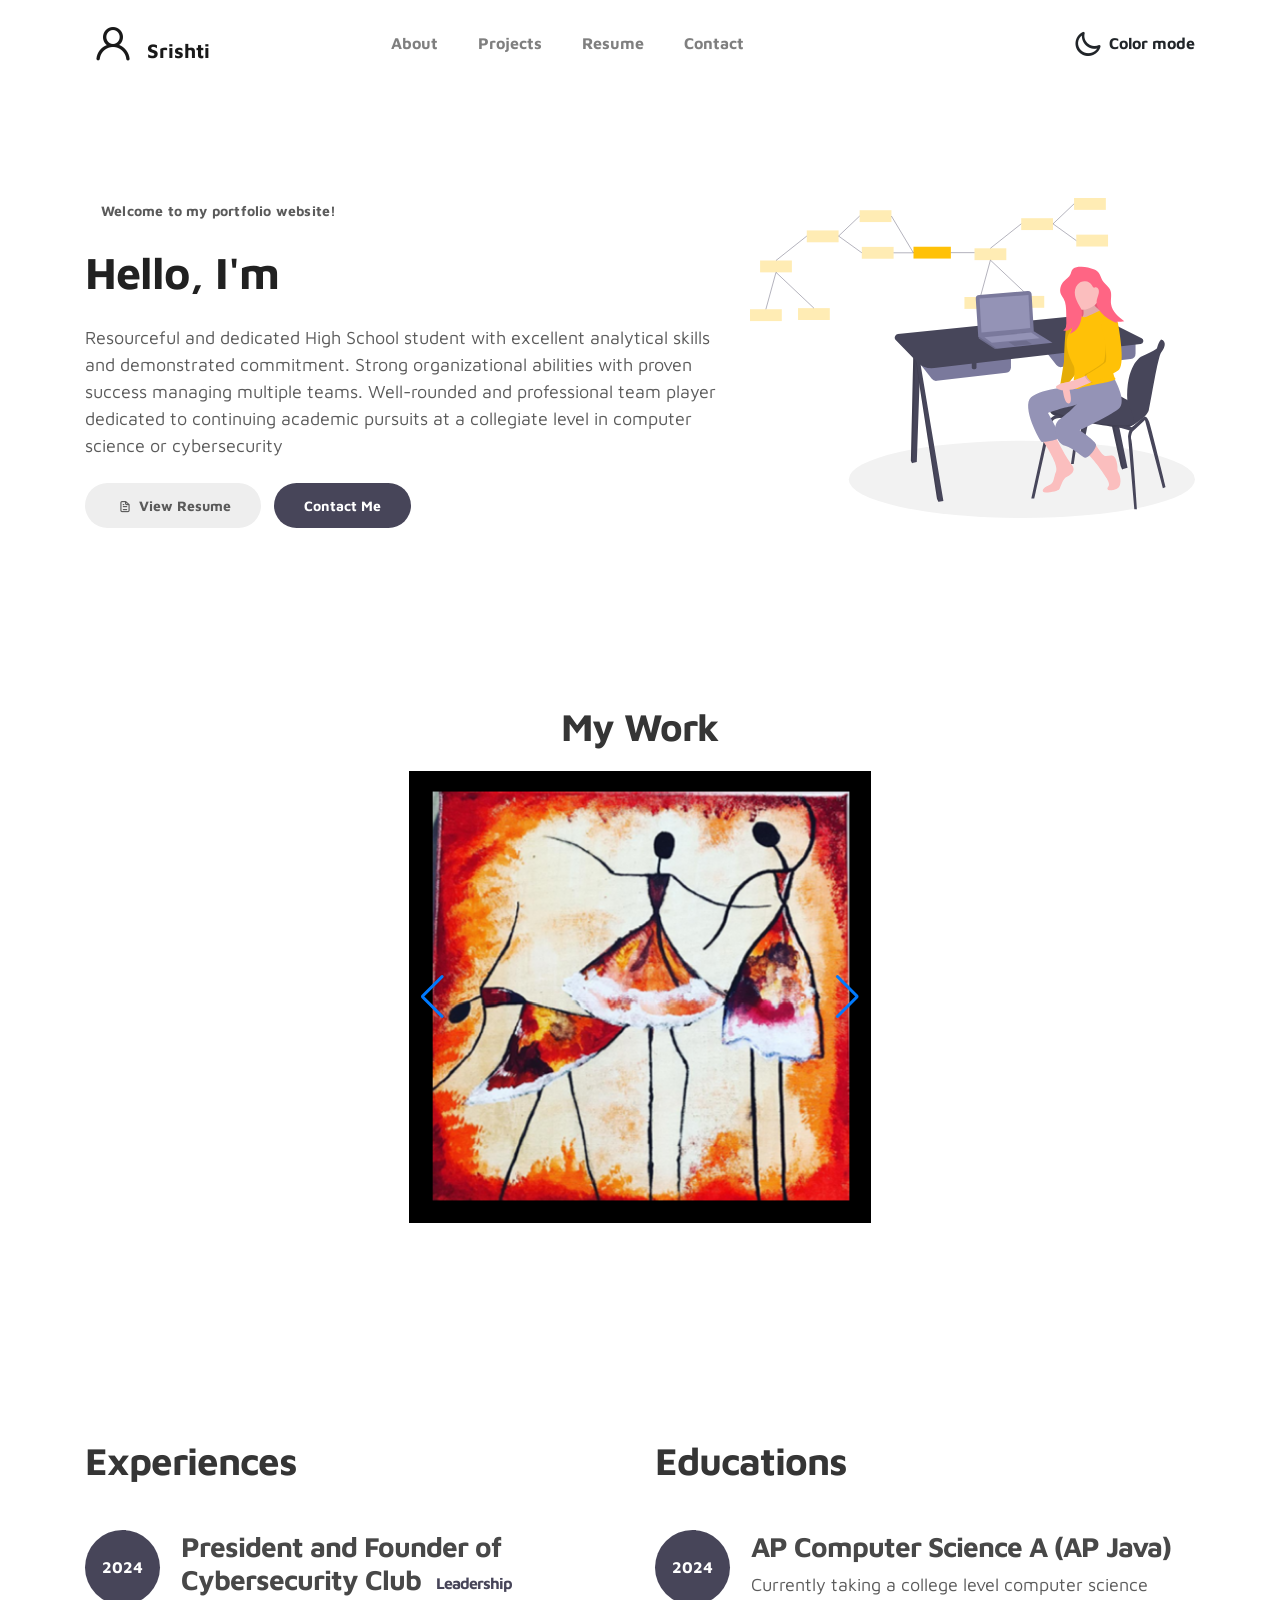
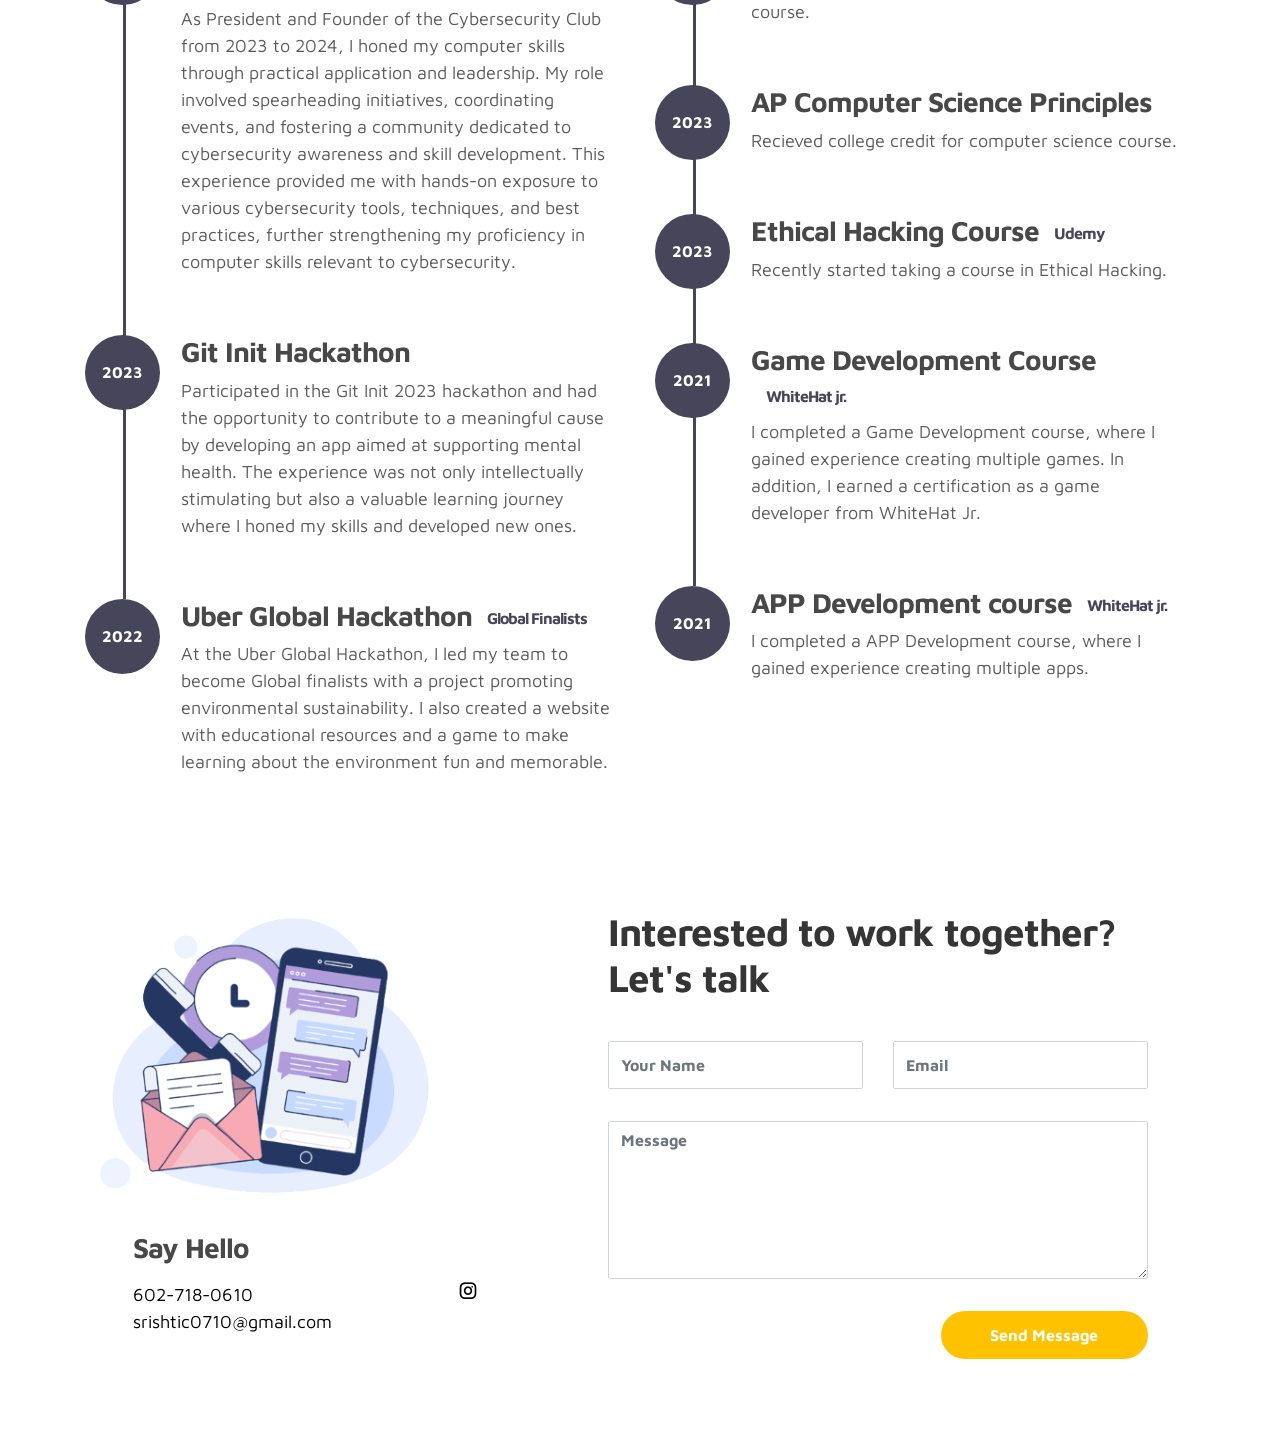
==== commit 0dfa8d3c: "Add files via upload" ====
--- a/index.html
+++ b/index.html
@@ -19,6 +19,9 @@
     <link rel="stylesheet" href="https://cdn.jsdelivr.net/npm/swiper@8/swiper-bundle.min.css"/>
   </head>
   <body>
+
+    <!--Swiper CSS-->
+    <link rel="stylesheet" href="https://cdn.jsdelivr.net/npm/swiper@9/swiper-bundle.min.css"/>
 
     <!-- MENU -->
     <nav class="navbar navbar-expand-sm navbar-light">
@@ -79,7 +82,7 @@
                         <p>Resourceful and dedicated High School student with excellent analytical skills and demonstrated commitment. Strong organizational abilities with proven success managing multiple teams. Well-rounded and professional team player dedicated to continuing academic pursuits at a collegiate level in computer science or cybersecurity</p>
                         
                         <div class="custom-btn-group mt-4">
-                          <a href="https://docs.google.com/document/d/1R5-xM9wbMK7Y-4iPHpsR2D-22g0_ZT5_/edit?usp=sharing&ouid=107001174055240584535&rtpof=true&sd=true"target="_blank" rel="noopener noreferrer"class="btn mr-lg-2 custom-btn"><i class='uil uil-file-alt'></i> Download Resume</a>
+                          <a href="https://drive.google.com/file/d/1YSyDRGY-bjf7VbqotSv10wgH3Y8ocvrf/view?usp=sharing"target="_blank" rel="noopener noreferrer"class="btn mr-lg-2 custom-btn"><i class='uil uil-file-alt'></i> View Resume</a>
                           <a href="#contact" class="btn custom-btn custom-btn-bg custom-btn-link">Contact Me</a>
                         </div>
                     </div>
@@ -95,32 +98,33 @@
         </div>
     </section>
 
-    <!-- PROJECTS -->
+    <!-- SWIPER -->
     <section class="project py-5" id="project">
-        <div class="container">
+        <div class="container wide">
                 
-                <div class="row">
-                  <div class="col-lg-11 text-center mx-auto col-12">
-
-                      <div class="col-lg-8 mx-auto">
-                        <h2>Things I have made</h2>
-                      </div>
-
-                        <div class="item">
-                              <div class="swiper">
-                              <div class="swiper-wrapper">
-                                <div class="swiper-slide"><img src="images/project/picture01.png" alt=""></div>
-                                <div class="swiper-slide"><img src="images/project/picture02.png" alt=""></div>
-                                <div class="swiper-slide"><img src="images/project/picture03.png" alt=""></div>
-                                <div class="swiper-slide"><img src="images/project/picture04.png" alt=""></div>                                 
-                              </div>
-                              <div class="swiper-pagination"></div>
-
-                              <div class="swiper-button-prev"></div>
-                              <div class="swiper-button-next"></div>
-                            </div>
-                        </div>
-                  
+          <div class="row">
+            <div class="col-lg-11 text-center mx-auto col-12">
+
+                <div class="col-lg-8 mx-auto">
+                  <h2>My Work</h2>
+                </div>
+                  <div class = "swiper" id = "swiper-1">
+                     <div class = "swiper-wrapper">
+                      <div class="swiper-slide"><img src="images/project/picture01.png" alt=""></div>
+                      <div class="swiper-slide"><img src="images/project/picture02.png" alt=""></div>
+                      <div class="swiper-slide"><img src="images/project/picture03.png" alt=""></div>
+                      <div class="swiper-slide"><img src="images/project/picture04.png" alt=""></div>
+                      <div class="swiper-slide"><img src="images/project/picture05.png" alt=""></div> 
+                      <div class="swiper-slide"><img src="images/project/picture06.png" alt=""></div> 
+                      <div class="swiper-slide"><img src="images/project/picture07.png" alt=""></div> 
+                      <div class="swiper-slide"><img src="images/project/picture08.png" alt=""></div>                                     
+                      <div class="swiper-slide"><img src="images/project/picture09.png" alt=""></div> 
+                      <div class="swiper-slide"><img src="images/project/picture10.png" alt=""></div> 
+                     </div>
+                     <div class="swiper-button-prev"></div>
+                     <div class="swiper-button-next"></div>
+                  </div>
+
                       </div>
 
                   </div>
@@ -136,47 +140,46 @@
                 <div class="col-lg-6 col-12">
                   <h2 class="mb-4">Experiences</h2>
 
-                    <div class="timeline">
+                        <div class="timeline">
+                          <div class="timeline-wrapper">
+                            <div class="timeline-yr">
+                                <span>2024</span>
+                            </div>
+                            <div class="timeline-info">
+                                <h3><span>President and Founder of Cybersecurity Club</span><small>Leadership</small></h3>
+                                <p>As President and Founder of the Cybersecurity Club from 2023 to 2024, I honed
+                                  my computer skills through practical application and leadership. My role
+                                  involved spearheading initiatives, coordinating events, and fostering a
+                                  community dedicated to cybersecurity awareness and skill development. This
+                                  experience provided me with hands-on exposure to various cybersecurity tools,
+                                  techniques, and best practices, further strengthening my proficiency in computer
+                                  skills relevant to cybersecurity.</p>
+                            </div>
+                        </div>  
                         <div class="timeline-wrapper">
                              <div class="timeline-yr">
-                                  <span>2019</span>
+                                  <span>2023</span>
                              </div>
                              <div class="timeline-info">
-                                  <h3><span>Project Manager</span><small>Best Studio</small></h3>
-                                  <p>Proin ornare non purus ut rutrum. Nulla facilisi. Aliquam laoreet libero ac pharetra feugiat. Cras ac fermentum nunc, a faucibus nunc.</p>
+                                  <h3><span>Git Init Hackathon</span><small></small></h3>
+                                  <p>Participated in the Git Init 2023 hackathon and had the opportunity to
+                                    contribute to a meaningful cause by developing an app aimed at
+                                    supporting mental health. The experience was not only intellectually
+                                    stimulating but also a valuable learning journey where I honed my skills
+                                    and developed new ones.</p>
                              </div>
                         </div>
 
                         <div class="timeline-wrapper">
                             <div class="timeline-yr">
-                                <span>2018</span>
+                                <span>2022</span>
                             </div>
                             <div class="timeline-info">
-                                <h3><span>UX Designer</span><small>Digital Ace</small></h3>
-                                <p>Fusce rutrum augue id orci rhoncus molestie. Nunc auctor dignissim lacus vel iaculis.</p>
-                            </div>
-                        </div>
-
-                        <div class="timeline-wrapper">
-                            <div class="timeline-yr">
-                                <span>2016</span>
-                            </div>
-                            <div class="timeline-info">
-                                <h3><span>UI Freelancer</h3>
-                                <p>Sed fringilla vitae enim sit amet cursus. Sed cursus dictum tortor quis pharetra. Pellentesque habitant morbi tristique senectus et netus et malesuada fames ac turpis egestas.</p>
-                            </div>
-                        </div>
-                        
-                        <div class="timeline-wrapper">
-                            <div class="timeline-yr">
-                                <span>2014</span>
-                            </div>
-                            <div class="timeline-info">
-                                <h3><span>Junior Designer<small>Crafted Co.</small></h3>
-                                <p>Cras scelerisque scelerisque condimentum. Nullam at volutpat mi. Nunc auctor ipsum eget magna consequat viverra.</p>
-                            </div>
-                        </div>
-
+                                <h3><span>Uber Global Hackathon</span><small>Global Finalists</small></h3>
+                                <p>At the Uber Global Hackathon, I led my team to become Global finalists with a project promoting environmental sustainability. I also created a website with educational resources and a game to make learning about the environment fun and memorable.</p>
+                            </div>
+                          </div>
+                           
                     </div>
                 </div>
 
@@ -184,33 +187,53 @@
                   <h2 class="mb-4 mobile-mt-2">Educations</h2>
 
                     <div class="timeline">
+                      <div class="timeline-wrapper">
+                        <div class="timeline-yr">
+                             <span>2024</span>
+                        </div>
+                        <div class="timeline-info">
+                             <h3><span>AP Computer Science A (AP Java)</span></h3>
+                             <p>Currently taking a college level computer science course.</p>
+                        </div>
+                   </div>
+
                         <div class="timeline-wrapper">
                              <div class="timeline-yr">
-                                  <span>2017</span>
+                                  <span>2023</span>
                              </div>
                              <div class="timeline-info">
-                                  <h3><span>Mobile Web</span><small>Master Design</small></h3>
-                                  <p>Please tell your friends about Tooplate website. That would be very helpful. We need your support.</p>
+                                  <h3><span>AP Computer Science Principles</span><small></small></h3>
+                                  <p>Recieved college credit for computer science course.</p>
                              </div>
                         </div>
 
                         <div class="timeline-wrapper">
+                          <div class="timeline-yr">
+                               <span>2023</span>
+                          </div>
+                          <div class="timeline-info">
+                               <h3><span>Ethical Hacking Course</span><small>Udemy</small></h3>
+                               <p>Recently started taking a course in Ethical Hacking.</p>
+                          </div>
+                     </div>
+
+                        <div class="timeline-wrapper">
                             <div class="timeline-yr">
-                                <span>2015</span>
+                                <span>2021</span>
                             </div>
                             <div class="timeline-info">
-                                <h3><span>User Interfaces</span><small>Creative Agency</small></h3>
-                                <p><a rel="nofollow" href="https://www.facebook.com/tooplate">Tooplate</a> is a great website to download HTML templates without any login or email.</p>
+                                <h3><span>Game Development Course</span><small>WhiteHat jr.</small></h3>
+                                <p>I completed a Game Development course, where I gained experience creating multiple games. In addition, I earned a certification as a game developer from WhiteHat Jr.</p>
                             </div>
                         </div>
                         
                         <div class="timeline-wrapper">
                             <div class="timeline-yr">
-                                <span>2013</span>
+                                <span>2021</span>
                             </div>
                             <div class="timeline-info">
-                                <h3><span>Artwork Design</span><small>New Art School</small></h3>
-                                <p>You can freely use Tooplate's templates for your business or personal sites. You cannot redistribute this template without a permission.</p>
+                                <h3><span>APP Development course</span><small>WhiteHat jr.</small></h3>
+                                <p>I completed a APP Development course, where I gained experience creating multiple apps.</p>
                             </div>
                         </div>
 
@@ -228,20 +251,18 @@
           
           <div class="col-lg-5 mr-lg-5 col-12">
             <div class="google-map w-100">
-              <iframe src="https://www.google.com/maps/embed?pb=!1m18!1m12!1m3!1d12088.558402180099!2d-73.99373482142036!3d40.75895421922642!2m3!1f0!2f0!3f0!3m2!1i1024!2i768!4f13.1!3m3!1m2!1s0x89c25855b8fb3083%3A0xa0f9aef176042a5c!2sTheater+District%2C+New+York%2C+NY%2C+USA!5e0!3m2!1sen!2smm!4v1549875377188" width="400" height="300" frameborder="0" style="border:0" allowfullscreen></iframe>
+              <iframe src="images/project/contact_image.png" width="400" height="300" frameborder="0" style="border:0" allowfullscreen></iframe>
             </div>
 
             <div class="contact-info d-flex justify-content-between align-items-center py-4 px-lg-5">
                 <div class="contact-info-item">
-                  <h3 class="mb-3 text-white">Say hello</h3>
-                  <p class="footer-text mb-0">010 020 0960</p>
-                  <p><a href="mailto:hello@company.co">hello@company.co</a></p>
+                  <h3 class="mb-3 text-black">Say Hello</h3>
+                  <p class="footer-text mb-0">602-718-0610</p>
+                  <p><a href="mailto:srishtic0710@gmail.com">srishtic0710@gmail.com</a></p>
                 </div>
 
                 <ul class="social-links">
-                     <li><a href="#" class="uil uil-dribbble" data-toggle="tooltip" data-placement="left" title="Dribbble"></a></li>
-                     <li><a href="#" class="uil uil-instagram" data-toggle="tooltip" data-placement="left" title="Instagram"></a></li>
-                     <li><a href="#" class="uil uil-youtube" data-toggle="tooltip" data-placement="left" title="Youtube"></a></li>
+                     <li><a href="https://www.instagram.com/sr1shti_c/?next=%2F" target="_blank" rel="noopener noreferrer" class="uil uil-instagram" data-toggle="tooltip" data-placement="left" title="Instagram"></a></li>
                 </ul>
             </div>
           </div>
@@ -250,7 +271,10 @@
             <div class="contact-form">
               <h2 class="mb-4">Interested to work together? Let's talk</h2>
 
-              <form action="contact-form.php" method="post">
+              <form 
+              action="https://formspree.io/f/mjvdgaol"
+              method="POST"
+              >
                 <div class="row">
                   <div class="col-lg-6 col-12">
                     <input type="text" class="form-control" name="name" placeholder="Your Name" id="name">
@@ -266,6 +290,7 @@
 
                   <div class="ml-lg-auto col-lg-5 col-12">
                     <input type="submit" class="form-control submit-btn" value="Send Message">
+                    
                   </div>
                 </div>
               </form>
@@ -276,19 +301,6 @@
       </div>
     </section>
 
-    <!-- FOOTER -->
-     <footer class="footer py-5">
-          <div class="container">
-               <div class="row">
-
-                    <div class="col-lg-12 col-12">                                
-                        <p class="copyright-text text-center">Copyright &copy; 2019 Company Name . All rights reserved</p>
-                        <p class="copyright-text text-center">Designed by <a rel="nofollow" href="https://www.facebook.com/tooplate">Tooplate</a></p>
-                    </div>
-                    
-               </div>
-          </div>
-     </footer>
 
     <script src="js/jquery-3.3.1.min.js"></script>
     <script src="js/popper.min.js"></script>
@@ -299,20 +311,6 @@
     <script src="js/smoothscroll.js"></script>
     <script src="js/custom.js"></script>
     <script src="https://cdn.jsdelivr.net/npm/swiper@8/swiper-bundle.min.js"></script>
-    <script>
-    const swiper = new Swiper('.swiper', {
-      loop: true,
-
-      pagination: {
-        el: '.swiper-pagination',
-        clickable: true,  
-      },
-
-      navigation: {
-        nextEl: '.swiper-button-next',
-        prevEl: '.swiper-button-prev',
-      },
-    });    
-</script>
+    <script src = "js/app.js"></script>
   </body>
 </html>
--- a/css/tooplate-style.css
+++ b/css/tooplate-style.css
@@ -1,11 +1,3 @@
-/*
-
-Tooplate 2115 Marvel
-
-https://www.tooplate.com/view/2115-marvel
-
-*/
-
 
 @import url("https://fonts.googleapis.com/css?family=Maven+Pro:400,700");
 body {
@@ -260,12 +252,6 @@
   position: relative;
 }
 
-.copyright-text {
-  font-size: 16px;
-  font-weight: normal;
-  display: block;
-}
-
 .color-mode {
   font-weight: bold;
   cursor: pointer;
@@ -325,13 +311,7 @@
   justify-content: center;
 
 }
-.swiper{
-  width: 80%;
-  height: initial;
-}
-.swiper-slide img{
-  width: 100%;
-}
+
 .timeline-wrapper {
   position: relative;
   padding: 22px 0;
@@ -460,17 +440,17 @@
 }
 
 .contact-info {
-  background: #474559;
+  background: transparent;
   border-radius: 0 0 3px 3px;
   position: relative;
   bottom: 8px;
 }
 .contact-info p, .contact-info a {
-  color: #f7f3f3;
+  color: #000000;
 }
 
 .social-links .uil {
-  color: #f7f3f3;
+  color: #070404;
   font-size: 20px;
   display: block;
   margin: 5px 0;
@@ -582,3 +562,31 @@
     vertical-align: top;
   }
 }
+
+.container.wide{
+  display: block;
+  /* height: 50rem; */
+  object-fit: cover;
+  /* max-width: 100%; */
+  padding: 0 4rem; 
+}
+
+.swiper-button-prev{
+  display:flex;
+}
+
+.swiper {
+  width: 50%;
+  height: 75%;
+}
+
+.swiper .swiper-slide{
+  height:auto;
+
+}
+
+.swiper-slide img{
+  height:100%;
+  width: 100%;
+  object-fit: contain;
+}
